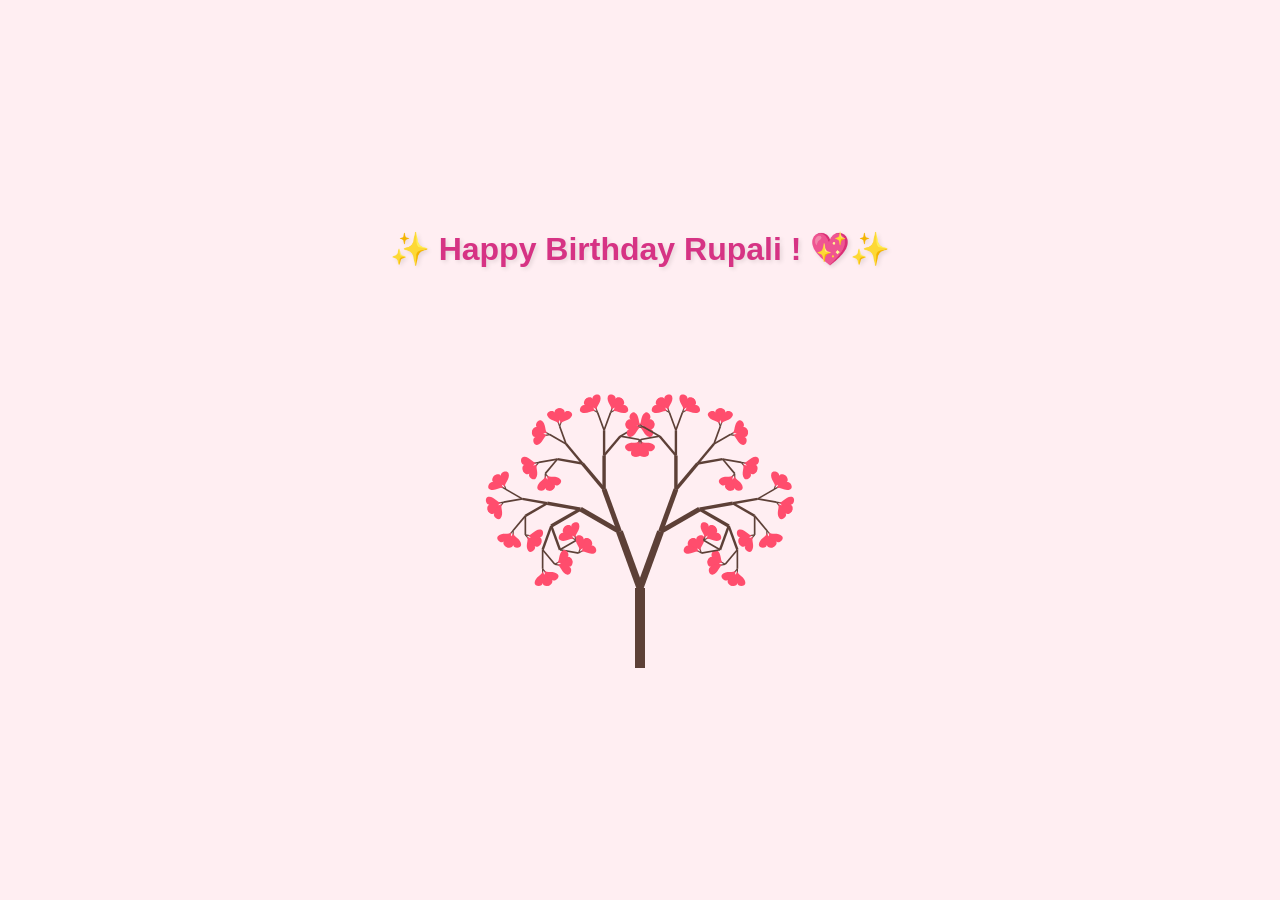
==== index.html @ 702ec05c "Rename Index.html to index.html" ====
<!DOCTYPE html>
<html lang="hi">
<head>
    <meta charset="UTF-8">
    <meta name="viewport" content="width=device-width, initial-scale=1.0">
    <title>Happy Birthday Roopaali</title>
    <style>
        body {
            margin: 0;
            padding: 0;
            background-color: #ffeef2;
            display: flex;
            flex-direction: column;
            align-items: center;
            justify-content: center;
            height: 100vh;
            overflow: hidden;
            font-family: 'Arial', sans-serif;
        }

        h1 {
            color: #d63384;
            text-shadow: 2px 2px 4px rgba(0,0,0,0.1);
            margin-bottom: 20px;
            animation: fadeIn 2s ease-in;
            text-align: center;
        }

        /* पेड़ और दिल का एनीमेशन */
        .canvas-container {
            position: relative;
        }

        #heartTree {
            max-width: 100%;
            height: auto;
        }

        .message {
            margin-top: 20px;
            font-size: 1.2rem;
            color: #555;
            animation: bounce 2s infinite;
        }

        @keyframes fadeIn {
            from { opacity: 0; transform: translateY(-20px); }
            to { opacity: 1; transform: translateY(0); }
        }

        @keyframes bounce {
            0%, 100% { transform: translateY(0); }
            50% { transform: translateY(-10px); }
        }
    </style>
</head>
<body>

    <h1>✨ Happy Birthday Rupali ! 💖✨</h1>

    <div class="canvas-container">
        <canvas id="treeCanvas"></canvas>
    </div>

    <script>
        const canvas = document.getElementById('treeCanvas');
        const ctx = canvas.getContext('2d');
        canvas.width = 400;
        canvas.height = 400;

        function drawHeart(x, y, size) {
            ctx.beginPath();
            ctx.moveTo(x, y);
            ctx.bezierCurveTo(x, y - size / 2, x - size, y - size / 2, x - size, y);
            ctx.bezierCurveTo(x - size, y + size * 0.75, x, y + size, x, y + size * 1.5);
            ctx.bezierCurveTo(x, y + size, x + size, y + size * 0.75, x + size, y);
            ctx.bezierCurveTo(x + size, y - size / 2, x, y - size / 2, x, y);
            ctx.fillStyle = "#ff4d6d";
            ctx.fill();
            ctx.closePath();
        }

        function drawTree(startX, startY, len, angle, branchWidth) {
            ctx.beginPath();
            ctx.save();
            ctx.strokeStyle = "#5d4037";
            ctx.lineWidth = branchWidth;
            ctx.translate(startX, startY);
            ctx.rotate(angle * Math.PI / 180);
            ctx.moveTo(0, 0);
            ctx.lineTo(0, -len);
            ctx.stroke();

            if (len < 15) {
                drawHeart(0, -len, 8);
                ctx.restore();
                return;
            }

            drawTree(0, -len, len * 0.75, angle - 20, branchWidth * 0.7);
            drawTree(0, -len, len * 0.75, angle + 20, branchWidth * 0.7);

            ctx.restore();
        }

        // पेड़ बनाना शुरू करें
        drawTree(200, 380, 80, 0, 10);
    </script>
</body>
</html>
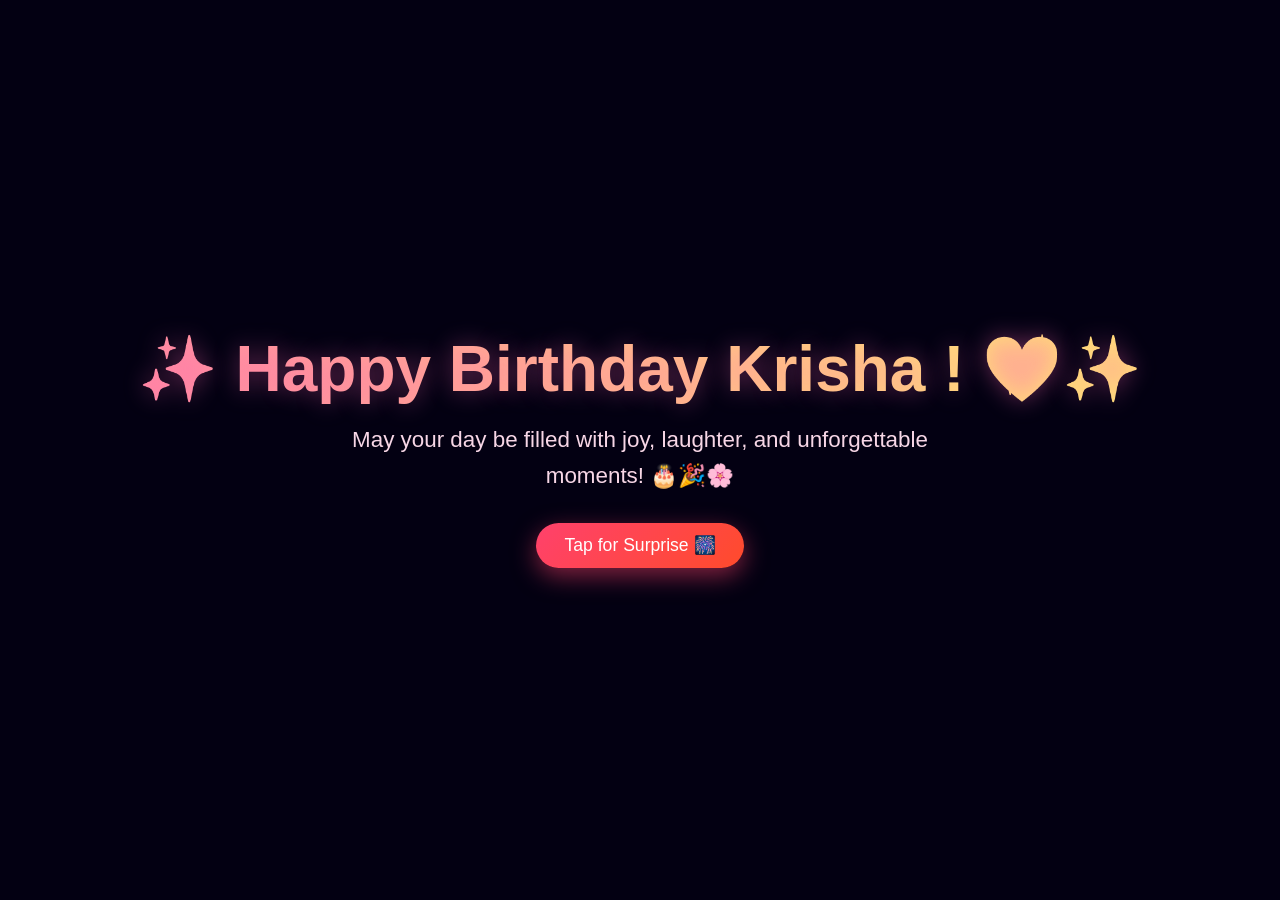
==== commit 214ecb69: "Update index.html" ====
--- a/index.html
+++ b/index.html
@@ -1,110 +1,188 @@
 <!DOCTYPE html>
-<html lang="hi">
+<html lang="en">
 <head>
-    <meta charset="UTF-8">
-    <meta name="viewport" content="width=device-width, initial-scale=1.0">
-    <title>Happy Birthday Roopaali</title>
-    <style>
-        body {
-            margin: 0;
-            padding: 0;
-            background-color: #ffeef2;
-            display: flex;
-            flex-direction: column;
-            align-items: center;
-            justify-content: center;
-            height: 100vh;
-            overflow: hidden;
-            font-family: 'Arial', sans-serif;
-        }
-
-        h1 {
-            color: #d63384;
-            text-shadow: 2px 2px 4px rgba(0,0,0,0.1);
-            margin-bottom: 20px;
-            animation: fadeIn 2s ease-in;
-            text-align: center;
-        }
-
-        /* पेड़ और दिल का एनीमेशन */
-        .canvas-container {
-            position: relative;
-        }
-
-        #heartTree {
-            max-width: 100%;
-            height: auto;
-        }
-
-        .message {
-            margin-top: 20px;
-            font-size: 1.2rem;
-            color: #555;
-            animation: bounce 2s infinite;
-        }
-
-        @keyframes fadeIn {
-            from { opacity: 0; transform: translateY(-20px); }
-            to { opacity: 1; transform: translateY(0); }
-        }
-
-        @keyframes bounce {
-            0%, 100% { transform: translateY(0); }
-            50% { transform: translateY(-10px); }
-        }
-    </style>
+  <meta charset="UTF-8" />
+  <meta name="viewport" content="width=device-width, initial-scale=1.0" />
+  <title>✨ Happy Birthday Krisha ! 💖✨</title>
+  <style>
+    * {
+      margin: 0;
+      padding: 0;
+      box-sizing: border-box;
+    }
+    body {
+      background: radial-gradient(circle at center, #1b003a 0%, #050014 100%);
+      min-height: 100vh;
+      overflow: hidden;
+      font-family: 'Poppins', 'Segoe UI', Tahoma, Geneva, Verdana, sans-serif;
+      display: flex;
+      flex-direction: column;
+      align-items: center;
+      justify-content: center;
+      color: #fff;
+    }
+    canvas {
+      position: fixed;
+      top: 0;
+      left: 0;
+      width: 100%;
+      height: 100%;
+      z-index: 1;
+      pointer-events: none;
+    }
+    .container {
+      position: relative;
+      z-index: 2;
+      text-align: center;
+      padding: 20px;
+    }
+    h1 {
+      font-size: clamp(2rem, 6vw, 4rem);
+      font-weight: 800;
+      background: linear-gradient(45deg, #ff76ac, #ffdf79, #ffd269, #ff5e98);
+      background-size: 300% 300%;
+      -webkit-background-clip: text;
+      -webkit-text-fill-color: transparent;
+      animation: gradientShift 4s ease infinite, glow 2s ease-in-out infinite alternate;
+      text-shadow: 0 0 25px rgba(255, 105, 180, 0.4);
+      margin-bottom: 15px;
+    }
+    p {
+      font-size: clamp(1rem, 3vw, 1.4rem);
+      color: #f7d6e6;
+      max-width: 600px;
+      margin: 0 auto;
+      line-height: 1.6;
+      animation: fadeIn 2s ease-in;
+    }
+    .heart-btn {
+      margin-top: 30px;
+      padding: 12px 28px;
+      font-size: 1.1rem;
+      color: #fff;
+      background: linear-gradient(135deg, #ff416c, #ff4b2b);
+      border: none;
+      border-radius: 50px;
+      cursor: pointer;
+      box-shadow: 0 8px 25px rgba(255, 65, 108, 0.5);
+      transition: transform 0.2s, box-shadow 0.2s;
+    }
+    .heart-btn:hover {
+      transform: scale(1.08);
+      box-shadow: 0 12px 30px rgba(255, 65, 108, 0.8);
+    }
+    @keyframes gradientShift {
+      0% { background-position: 0% 50%; }
+      50% { background-position: 100% 50%; }
+      100% { background-position: 0% 50%; }
+    }
+    @keyframes glow {
+      from { filter: drop-shadow(0 0 10px rgba(255, 118, 172, 0.4)); }
+      to { filter: drop-shadow(0 0 25px rgba(255, 223, 121, 0.8)); }
+    }
+    @keyframes fadeIn {
+      from { opacity: 0; transform: translateY(20px); }
+      to { opacity: 1; transform: translateY(0); }
+    }
+  </style>
 </head>
 <body>
 
-    <h1>✨ Happy Birthday Rupali ! 💖✨</h1>
+  <canvas id="canvas"></canvas>
 
-    <div class="canvas-container">
-        <canvas id="treeCanvas"></canvas>
-    </div>
+  <div class="container">
+    <h1>✨ Happy Birthday Krisha ! 💖✨</h1>
+    <p>May your day be filled with joy, laughter, and unforgettable moments! 🎂🎉🌸</p>
+    <button class="heart-btn" onclick="launchSpecialFireworks()">Tap for Surprise 🎆</button>
+  </div>
 
-    <script>
-        const canvas = document.getElementById('treeCanvas');
-        const ctx = canvas.getContext('2d');
-        canvas.width = 400;
-        canvas.height = 400;
+  <script>
+    const canvas = document.getElementById("canvas");
+    const ctx = canvas.getContext("2d");
 
-        function drawHeart(x, y, size) {
-            ctx.beginPath();
-            ctx.moveTo(x, y);
-            ctx.bezierCurveTo(x, y - size / 2, x - size, y - size / 2, x - size, y);
-            ctx.bezierCurveTo(x - size, y + size * 0.75, x, y + size, x, y + size * 1.5);
-            ctx.bezierCurveTo(x, y + size, x + size, y + size * 0.75, x + size, y);
-            ctx.bezierCurveTo(x + size, y - size / 2, x, y - size / 2, x, y);
-            ctx.fillStyle = "#ff4d6d";
-            ctx.fill();
-            ctx.closePath();
+    let cw = (canvas.width = window.innerWidth);
+    let ch = (canvas.height = window.innerHeight);
+
+    window.addEventListener("resize", () => {
+      cw = canvas.width = window.innerWidth;
+      ch = canvas.height = window.innerHeight;
+    });
+
+    const particles = [];
+    const colors = ["#ff5e98", "#ffbe3b", "#38ef7d", "#00d2ff", "#a855f7", "#ffffff"];
+
+    function random(min, max) {
+      return Math.random() * (max - min) + min;
+    }
+
+    class Particle {
+      constructor(x, y) {
+        this.x = x;
+        this.y = y;
+        this.color = colors[Math.floor(Math.random() * colors.length)];
+        this.radius = random(2, 4);
+        this.speed = random(2, 7);
+        this.angle = random(0, Math.PI * 2);
+        this.vx = Math.cos(this.angle) * this.speed;
+        this.vy = Math.sin(this.angle) * this.speed;
+        this.gravity = 0.05;
+        this.alpha = 1;
+        this.decay = random(0.01, 0.025);
+      }
+      draw() {
+        ctx.save();
+        ctx.globalAlpha = this.alpha;
+        ctx.beginPath();
+        ctx.arc(this.x, this.y, this.radius, 0, Math.PI * 2);
+        ctx.fillStyle = this.color;
+        ctx.shadowBlur = 10;
+        ctx.shadowColor = this.color;
+        ctx.fill();
+        ctx.restore();
+      }
+      update() {
+        this.vy += this.gravity;
+        this.x += this.vx;
+        this.y += this.vy;
+        this.alpha -= this.decay;
+      }
+    }
+
+    function createFirework(x, y) {
+      const count = 40;
+      for (let i = 0; i < count; i++) {
+        particles.push(new Particle(x, y));
+      }
+    }
+
+    function animate() {
+      ctx.fillStyle = "rgba(5, 0, 20, 0.2)";
+      ctx.fillRect(0, 0, cw, ch);
+
+      for (let i = particles.length - 1; i >= 0; i--) {
+        particles[i].update();
+        particles[i].draw();
+        if (particles[i].alpha <= 0) {
+          particles.splice(i, 1);
         }
+      }
 
-        function drawTree(startX, startY, len, angle, branchWidth) {
-            ctx.beginPath();
-            ctx.save();
-            ctx.strokeStyle = "#5d4037";
-            ctx.lineWidth = branchWidth;
-            ctx.translate(startX, startY);
-            ctx.rotate(angle * Math.PI / 180);
-            ctx.moveTo(0, 0);
-            ctx.lineTo(0, -len);
-            ctx.stroke();
+      if (Math.random() < 0.06) {
+        createFirework(random(cw * 0.1, cw * 0.9), random(ch * 0.1, ch * 0.6));
+      }
 
-            if (len < 15) {
-                drawHeart(0, -len, 8);
-                ctx.restore();
-                return;
-            }
+      requestAnimationFrame(animate);
+    }
 
-            drawTree(0, -len, len * 0.75, angle - 20, branchWidth * 0.7);
-            drawTree(0, -len, len * 0.75, angle + 20, branchWidth * 0.7);
+    function launchSpecialFireworks() {
+      for (let i = 0; i < 5; i++) {
+        setTimeout(() => {
+          createFirework(random(cw * 0.2, cw * 0.8), random(ch * 0.15, ch * 0.5));
+        }, i * 200);
+      }
+    }
 
-            ctx.restore();
-        }
-
-        // पेड़ बनाना शुरू करें
-        drawTree(200, 380, 80, 0, 10);
-    </script>
+    animate();
+  </script>
 </body>
-</html>
+</html>
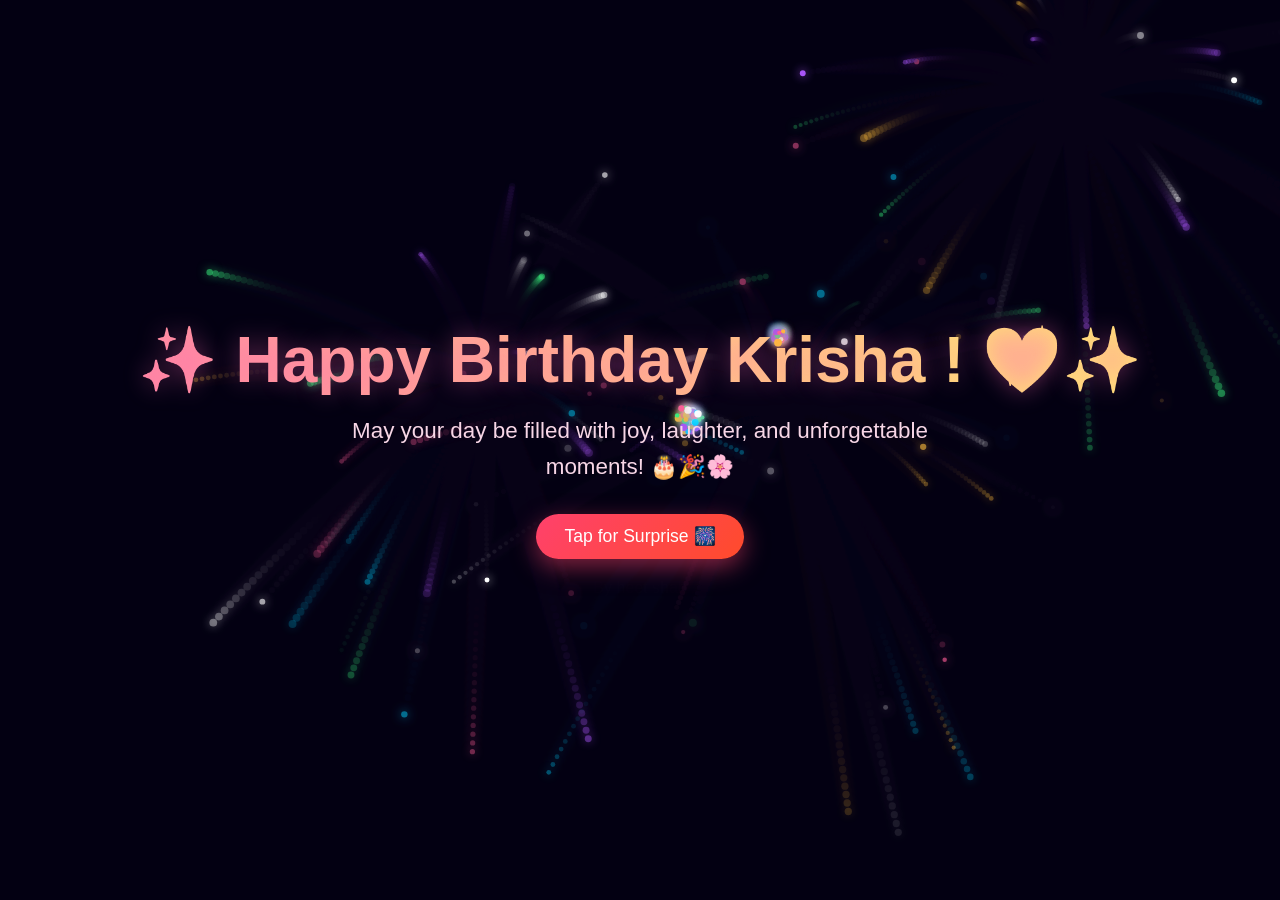
==== commit a4c34eb2: "Update index.html" ====
--- a/index.html
+++ b/index.html
@@ -95,7 +95,7 @@
     <p>May your day be filled with joy, laughter, and unforgettable moments! 🎂🎉🌸</p>
     <button class="heart-btn" onclick="launchSpecialFireworks()">Tap for Surprise 🎆</button>
   </div>
-
+<footer>By heet shah</footer>
   <script>
     const canvas = document.getElementById("canvas");
     const ctx = canvas.getContext("2d");
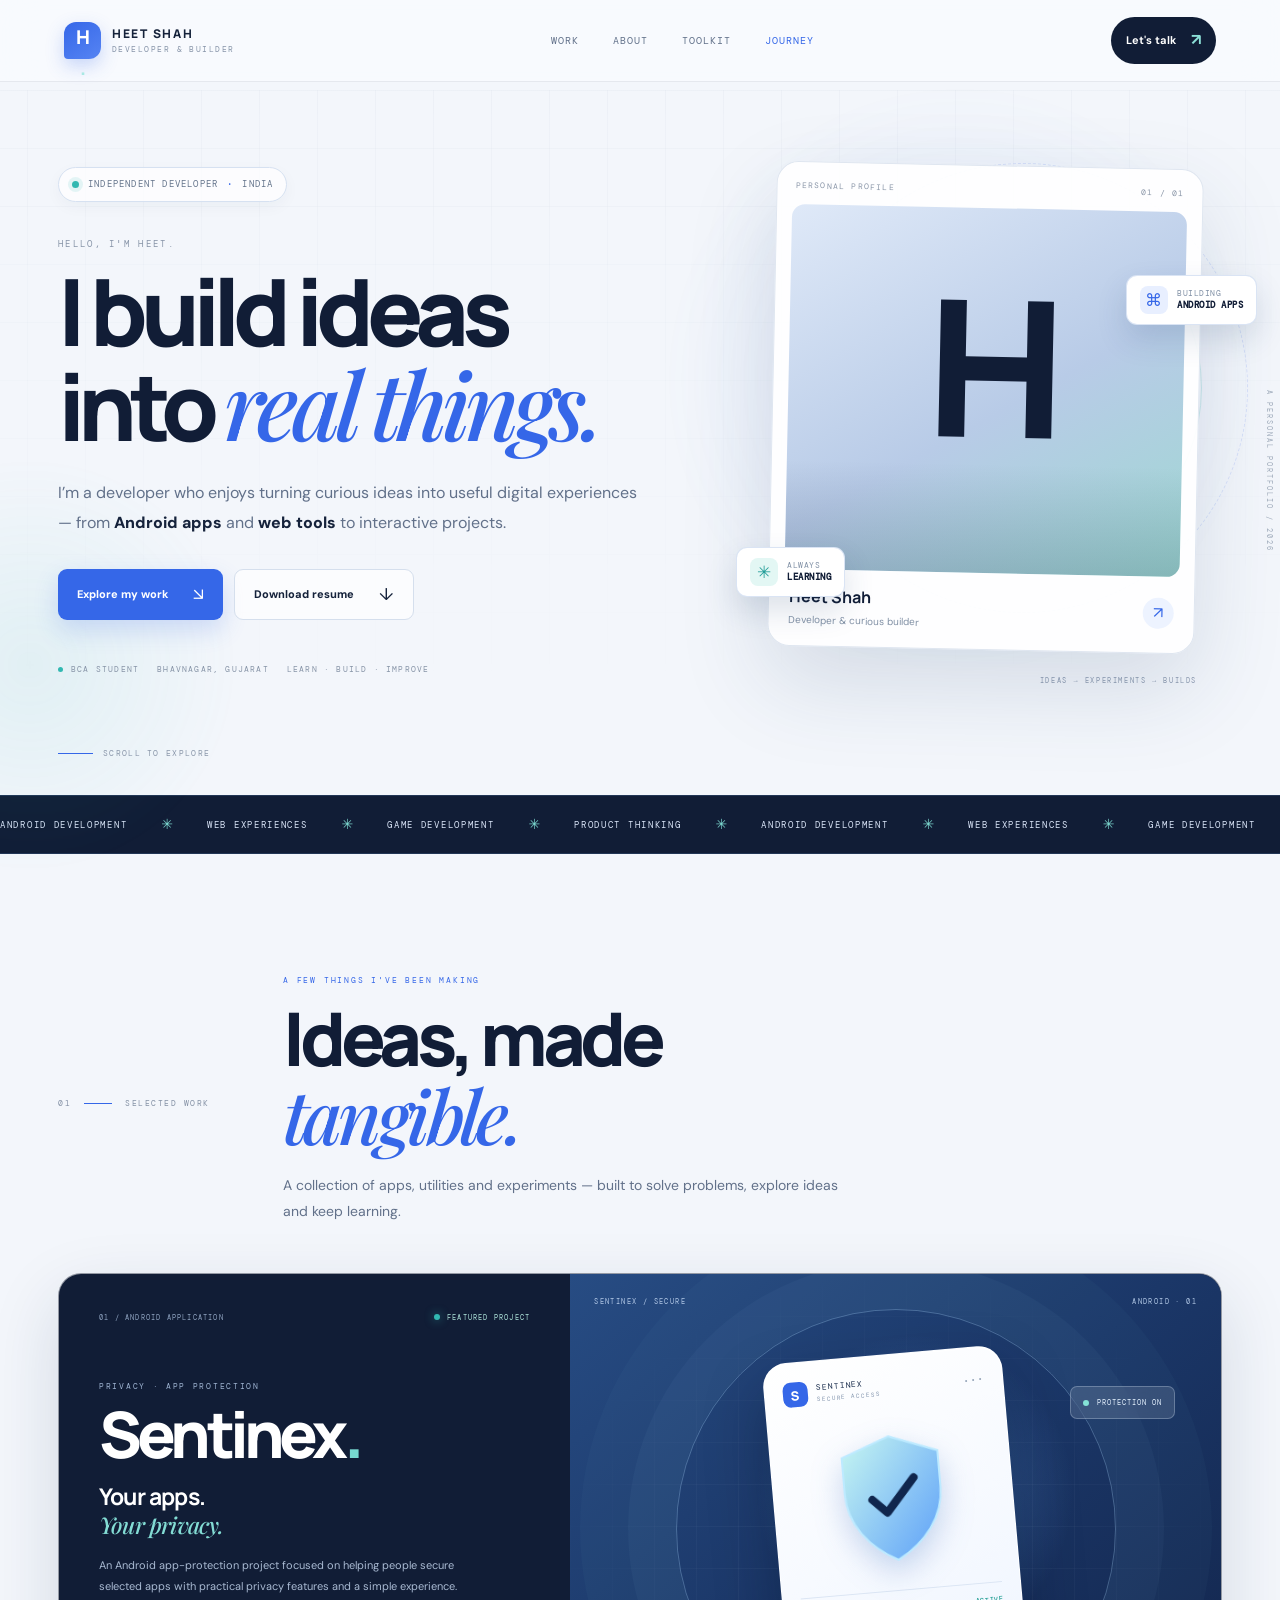
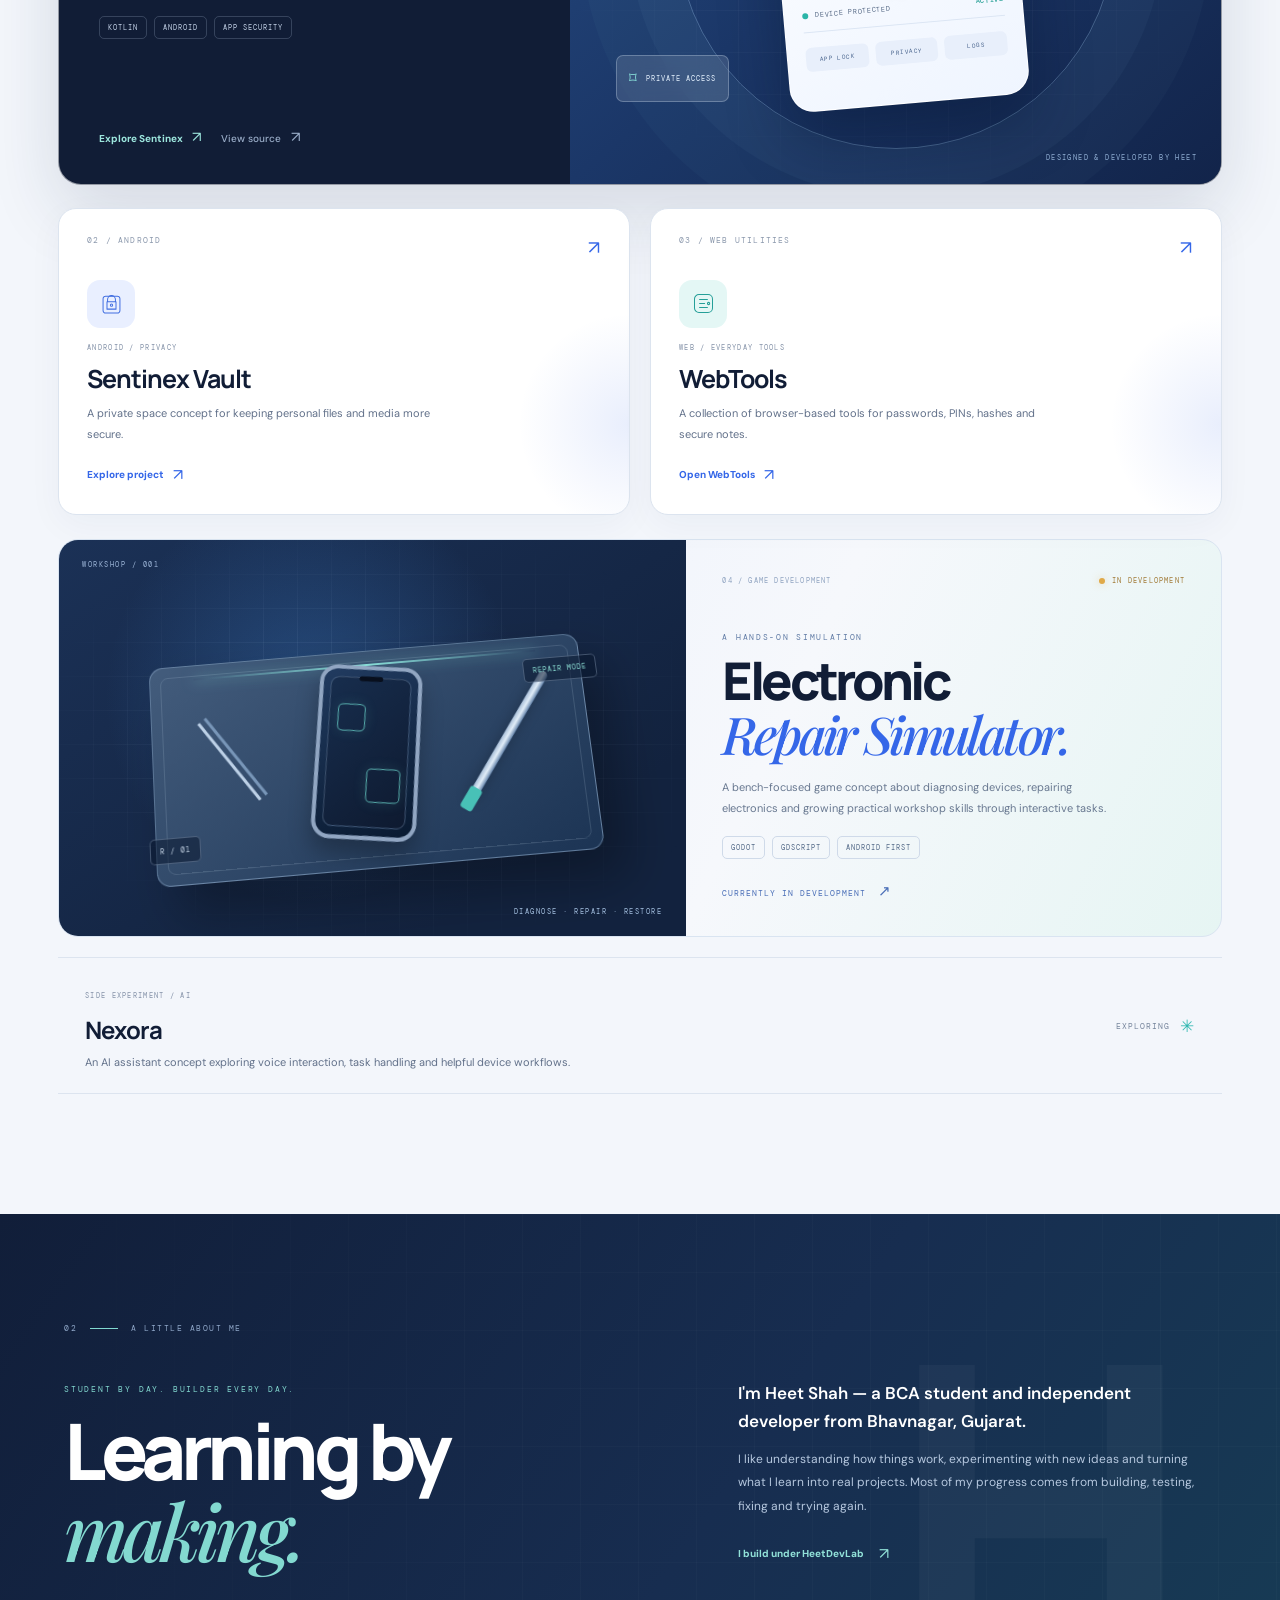
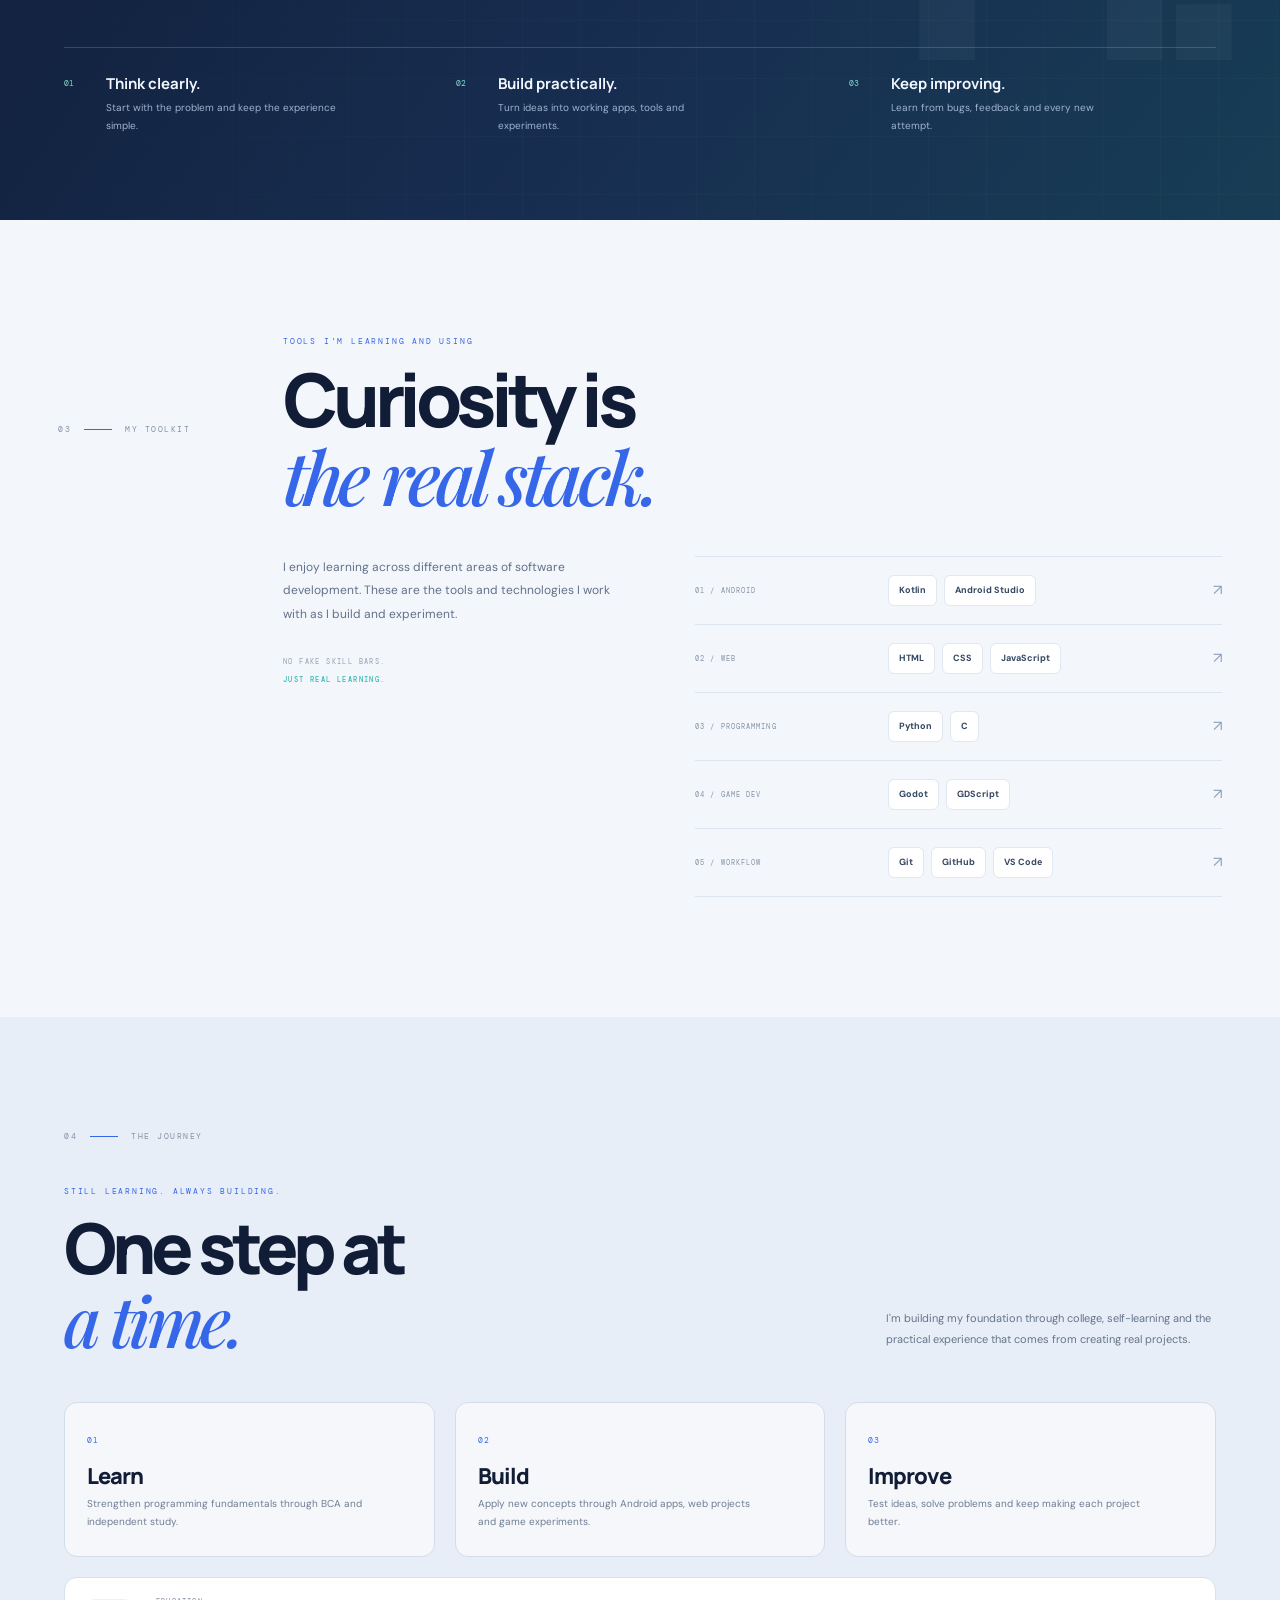
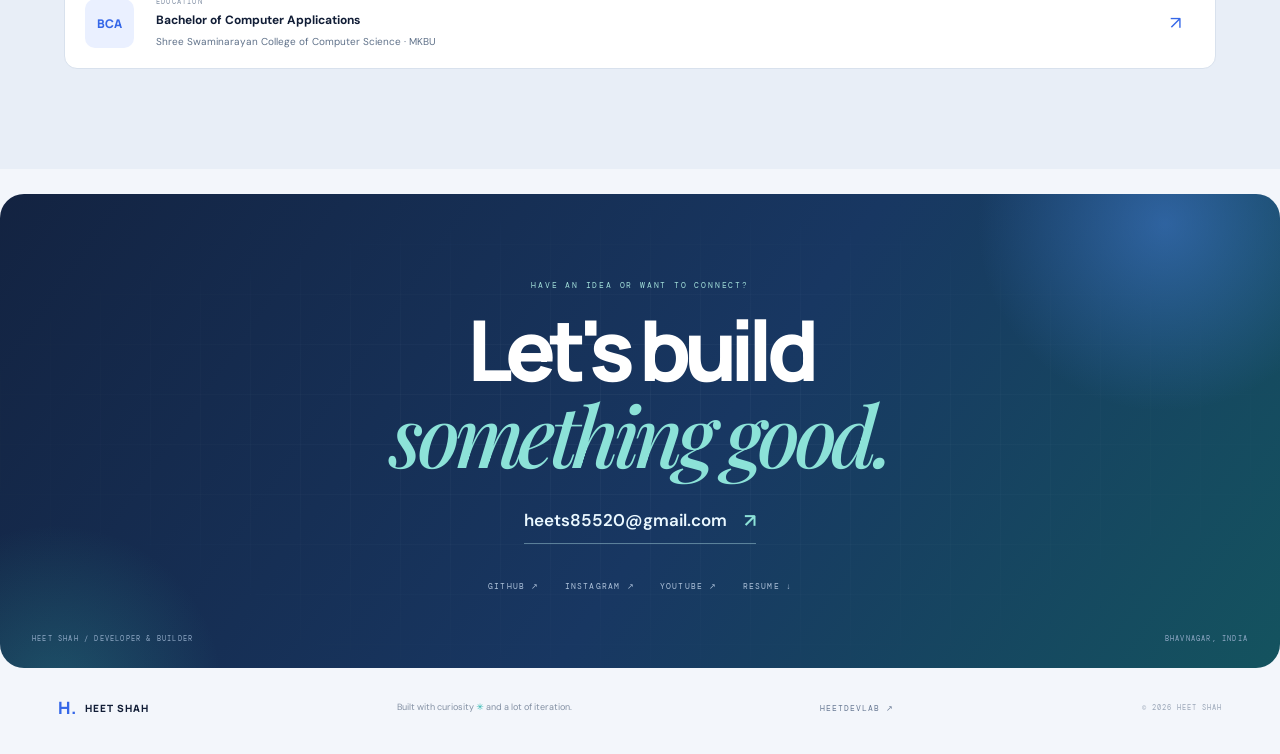
==== commit f15cc2a6: "Add files via upload" ====
--- a/index.html
+++ b/index.html
@@ -1,188 +1,267 @@
 <!DOCTYPE html>
 <html lang="en">
 <head>
-  <meta charset="UTF-8" />
-  <meta name="viewport" content="width=device-width, initial-scale=1.0" />
-  <title>✨ Happy Birthday Krisha ! 💖✨</title>
-  <style>
-    * {
-      margin: 0;
-      padding: 0;
-      box-sizing: border-box;
-    }
-    body {
-      background: radial-gradient(circle at center, #1b003a 0%, #050014 100%);
-      min-height: 100vh;
-      overflow: hidden;
-      font-family: 'Poppins', 'Segoe UI', Tahoma, Geneva, Verdana, sans-serif;
-      display: flex;
-      flex-direction: column;
-      align-items: center;
-      justify-content: center;
-      color: #fff;
-    }
-    canvas {
-      position: fixed;
-      top: 0;
-      left: 0;
-      width: 100%;
-      height: 100%;
-      z-index: 1;
-      pointer-events: none;
-    }
-    .container {
-      position: relative;
-      z-index: 2;
-      text-align: center;
-      padding: 20px;
-    }
-    h1 {
-      font-size: clamp(2rem, 6vw, 4rem);
-      font-weight: 800;
-      background: linear-gradient(45deg, #ff76ac, #ffdf79, #ffd269, #ff5e98);
-      background-size: 300% 300%;
-      -webkit-background-clip: text;
-      -webkit-text-fill-color: transparent;
-      animation: gradientShift 4s ease infinite, glow 2s ease-in-out infinite alternate;
-      text-shadow: 0 0 25px rgba(255, 105, 180, 0.4);
-      margin-bottom: 15px;
-    }
-    p {
-      font-size: clamp(1rem, 3vw, 1.4rem);
-      color: #f7d6e6;
-      max-width: 600px;
-      margin: 0 auto;
-      line-height: 1.6;
-      animation: fadeIn 2s ease-in;
-    }
-    .heart-btn {
-      margin-top: 30px;
-      padding: 12px 28px;
-      font-size: 1.1rem;
-      color: #fff;
-      background: linear-gradient(135deg, #ff416c, #ff4b2b);
-      border: none;
-      border-radius: 50px;
-      cursor: pointer;
-      box-shadow: 0 8px 25px rgba(255, 65, 108, 0.5);
-      transition: transform 0.2s, box-shadow 0.2s;
-    }
-    .heart-btn:hover {
-      transform: scale(1.08);
-      box-shadow: 0 12px 30px rgba(255, 65, 108, 0.8);
-    }
-    @keyframes gradientShift {
-      0% { background-position: 0% 50%; }
-      50% { background-position: 100% 50%; }
-      100% { background-position: 0% 50%; }
-    }
-    @keyframes glow {
-      from { filter: drop-shadow(0 0 10px rgba(255, 118, 172, 0.4)); }
-      to { filter: drop-shadow(0 0 25px rgba(255, 223, 121, 0.8)); }
-    }
-    @keyframes fadeIn {
-      from { opacity: 0; transform: translateY(20px); }
-      to { opacity: 1; transform: translateY(0); }
-    }
-  </style>
+  <meta charset="UTF-8">
+  <meta name="viewport" content="width=device-width, initial-scale=1.0">
+  <meta name="theme-color" content="#f3f6fb">
+  <meta name="description" content="Heet Shah — independent developer and BCA student building Android apps, web tools and interactive software projects.">
+  <meta name="author" content="Heet Shah">
+  <meta property="og:type" content="website">
+  <meta property="og:title" content="Heet Shah — Developer & Builder">
+  <meta property="og:description" content="Curious mind. Builder's hands. Explore Android, web and interactive projects by Heet Shah.">
+  <meta property="og:url" content="https://heetdevlab.github.io/portfolio/">
+  <title>Heet Shah — Developer & Builder</title>
+  <link rel="icon" type="image/svg+xml" href="favicon.svg">
+  <link rel="preconnect" href="https://fonts.googleapis.com">
+  <link rel="preconnect" href="https://fonts.gstatic.com" crossorigin>
+  <link href="https://fonts.googleapis.com/css2?family=DM+Mono:wght@400;500&family=DM+Sans:wght@400;500;600;700;800&family=Manrope:wght@400;500;600;700;800&family=Playfair+Display:ital,wght@1,500;1,600&display=swap" rel="stylesheet">
+  <link rel="stylesheet" href="style.css">
+  <script src="script.js" defer></script>
 </head>
 <body>
-
-  <canvas id="canvas"></canvas>
-
-  <div class="container">
-    <h1>✨ Happy Birthday Krisha ! 💖✨</h1>
-    <p>May your day be filled with joy, laughter, and unforgettable moments! 🎂🎉🌸</p>
-    <button class="heart-btn" onclick="launchSpecialFireworks()">Tap for Surprise 🎆</button>
-  </div>
-<footer>By heet shah</footer>
-  <script>
-    const canvas = document.getElementById("canvas");
-    const ctx = canvas.getContext("2d");
-
-    let cw = (canvas.width = window.innerWidth);
-    let ch = (canvas.height = window.innerHeight);
-
-    window.addEventListener("resize", () => {
-      cw = canvas.width = window.innerWidth;
-      ch = canvas.height = window.innerHeight;
-    });
-
-    const particles = [];
-    const colors = ["#ff5e98", "#ffbe3b", "#38ef7d", "#00d2ff", "#a855f7", "#ffffff"];
-
-    function random(min, max) {
-      return Math.random() * (max - min) + min;
-    }
-
-    class Particle {
-      constructor(x, y) {
-        this.x = x;
-        this.y = y;
-        this.color = colors[Math.floor(Math.random() * colors.length)];
-        this.radius = random(2, 4);
-        this.speed = random(2, 7);
-        this.angle = random(0, Math.PI * 2);
-        this.vx = Math.cos(this.angle) * this.speed;
-        this.vy = Math.sin(this.angle) * this.speed;
-        this.gravity = 0.05;
-        this.alpha = 1;
-        this.decay = random(0.01, 0.025);
-      }
-      draw() {
-        ctx.save();
-        ctx.globalAlpha = this.alpha;
-        ctx.beginPath();
-        ctx.arc(this.x, this.y, this.radius, 0, Math.PI * 2);
-        ctx.fillStyle = this.color;
-        ctx.shadowBlur = 10;
-        ctx.shadowColor = this.color;
-        ctx.fill();
-        ctx.restore();
-      }
-      update() {
-        this.vy += this.gravity;
-        this.x += this.vx;
-        this.y += this.vy;
-        this.alpha -= this.decay;
-      }
-    }
-
-    function createFirework(x, y) {
-      const count = 40;
-      for (let i = 0; i < count; i++) {
-        particles.push(new Particle(x, y));
-      }
-    }
-
-    function animate() {
-      ctx.fillStyle = "rgba(5, 0, 20, 0.2)";
-      ctx.fillRect(0, 0, cw, ch);
-
-      for (let i = particles.length - 1; i >= 0; i--) {
-        particles[i].update();
-        particles[i].draw();
-        if (particles[i].alpha <= 0) {
-          particles.splice(i, 1);
-        }
-      }
-
-      if (Math.random() < 0.06) {
-        createFirework(random(cw * 0.1, cw * 0.9), random(ch * 0.1, ch * 0.6));
-      }
-
-      requestAnimationFrame(animate);
-    }
-
-    function launchSpecialFireworks() {
-      for (let i = 0; i < 5; i++) {
-        setTimeout(() => {
-          createFirework(random(cw * 0.2, cw * 0.8), random(ch * 0.15, ch * 0.5));
-        }, i * 200);
-      }
-    }
-
-    animate();
-  </script>
+  <div class="reading-progress" aria-hidden="true"><span id="readingProgress"></span></div>
+  <header class="site-header" id="top">
+    <a class="brand" href="#top" aria-label="Heet Shah home">
+      <span class="brand-mark">H<span>.</span></span>
+      <span class="brand-name">HEET SHAH<small>DEVELOPER & BUILDER</small></span>
+    </a>
+    <nav class="desktop-nav" aria-label="Primary navigation">
+      <a href="#work">Work</a>
+      <a href="#about">About</a>
+      <a href="#stack">Toolkit</a>
+      <a href="#journey">Journey</a>
+    </nav>
+    <div class="header-right">
+      <a class="header-contact" href="#contact">Let's talk <span>↗</span></a>
+      <button class="menu-toggle" id="menuToggle" aria-label="Open navigation" aria-expanded="false" aria-controls="mobileNav" type="button"><i></i><i></i></button>
+    </div>
+  </header>
+
+  <div class="nav-scrim" id="navScrim"></div>
+  <nav class="mobile-nav" id="mobileNav" aria-label="Mobile navigation" aria-hidden="true">
+    <div class="mobile-nav-label"><span>MENU / 01</span><span>HEET SHAH</span></div>
+    <a href="#work"><small>01</small> Selected work <b>↗</b></a>
+    <a href="#about"><small>02</small> About me <b>↗</b></a>
+    <a href="#stack"><small>03</small> Toolkit <b>↗</b></a>
+    <a href="#journey"><small>04</small> Journey <b>↗</b></a>
+    <a href="#contact"><small>05</small> Contact <b>↗</b></a>
+    <a class="mobile-resume" href="assets/Heet_Shah_Resume.pdf" download>Download resume <b>↓</b></a>
+  </nav>
+
+  <main>
+    <!-- HERO -->
+    <section class="hero" aria-labelledby="heroTitle">
+      <div class="hero-glow hero-glow-one" aria-hidden="true"></div>
+      <div class="hero-glow hero-glow-two" aria-hidden="true"></div>
+      <div class="hero-grid" aria-hidden="true"></div>
+
+      <div class="hero-copy">
+        <div class="availability"><span class="availability-dot"></span> INDEPENDENT DEVELOPER <b>·</b> INDIA</div>
+        <p class="hero-intro">HELLO, I'M HEET.</p>
+        <h1 id="heroTitle">I build ideas<br>into <em>real things.</em></h1>
+        <p class="hero-summary">I’m a developer who enjoys turning curious ideas into useful digital experiences — from <strong>Android apps</strong> and <strong>web tools</strong> to interactive projects.</p>
+        <div class="hero-actions">
+          <a class="button button-primary" href="#work">Explore my work <span>↘</span></a>
+          <a class="button button-secondary" href="assets/Heet_Shah_Resume.pdf" download>Download resume <span>↓</span></a>
+        </div>
+        <div class="hero-details">
+          <span><i></i> BCA STUDENT</span>
+          <span>BHAVNAGAR, GUJARAT</span>
+          <span>LEARN · BUILD · IMPROVE</span>
+        </div>
+      </div>
+
+      <div class="hero-visual">
+        <div class="visual-orbit orbit-a" aria-hidden="true"></div>
+        <div class="visual-orbit orbit-b" aria-hidden="true"></div>
+        <div class="portrait-card">
+          <div class="portrait-topline"><span>PERSONAL PROFILE</span><span>01 / 01</span></div>
+          <div class="portrait-image-wrap">
+            <img src="assets/profile.png" alt="Portrait of Heet Shah" fetchpriority="high">
+            <div class="portrait-monogram" aria-hidden="true">H<span>.</span></div>
+          </div>
+          <div class="portrait-caption"><div><strong>Heet Shah</strong><span>Developer & curious builder</span></div><span class="caption-arrow">↗</span></div>
+        </div>
+        <div class="float-chip chip-blue"><span class="chip-icon">⌘</span><span>BUILDING<br><b>ANDROID APPS</b></span></div>
+        <div class="float-chip chip-teal"><span class="chip-icon">✳</span><span>ALWAYS<br><b>LEARNING</b></span></div>
+        <div class="visual-index">IDEAS → EXPERIMENTS → BUILDS</div>
+      </div>
+
+      <a class="scroll-cue" href="#work"><span></span> SCROLL TO EXPLORE</a>
+      <div class="hero-side-note" aria-hidden="true">A PERSONAL PORTFOLIO / 2026</div>
+    </section>
+
+    <!-- FOCUS STRIP -->
+    <div class="focus-strip" aria-label="Development interests">
+      <div class="focus-track">
+        <span>ANDROID DEVELOPMENT</span><b>✳</b><span>WEB EXPERIENCES</span><b>✳</b><span>GAME DEVELOPMENT</span><b>✳</b><span>PRODUCT THINKING</span><b>✳</b>
+        <span>ANDROID DEVELOPMENT</span><b>✳</b><span>WEB EXPERIENCES</span><b>✳</b><span>GAME DEVELOPMENT</span><b>✳</b><span>PRODUCT THINKING</span><b>✳</b>
+      </div>
+    </div>
+
+    <!-- WORK -->
+    <section class="section work-section" id="work">
+      <div class="section-heading">
+        <div class="section-index">01 <span></span> SELECTED WORK</div>
+        <div class="section-heading-copy">
+          <p class="eyebrow">A FEW THINGS I'VE BEEN MAKING</p>
+          <h2>Ideas, made<br><em>tangible.</em></h2>
+          <p class="section-lead">A collection of apps, utilities and experiments — built to solve problems, explore ideas and keep learning.</p>
+        </div>
+      </div>
+
+      <!-- FEATURED PROJECT -->
+      <article class="featured-project reveal">
+        <div class="featured-copy">
+          <div class="project-meta"><span>01 / ANDROID APPLICATION</span><span class="project-state"><i></i> FEATURED PROJECT</span></div>
+          <div class="featured-title-block"><span class="project-kicker">PRIVACY · APP PROTECTION</span><h3>Sentinex<span>.</span></h3></div>
+          <p class="featured-tagline">Your apps.<br><em>Your privacy.</em></p>
+          <p class="project-description">An Android app-protection project focused on helping people secure selected apps with practical privacy features and a simple experience.</p>
+          <div class="tech-tags"><span>KOTLIN</span><span>ANDROID</span><span>APP SECURITY</span></div>
+          <div class="project-links">
+            <a href="https://heetdevlab.github.io/Sentinex/" target="_blank" rel="noopener">Explore Sentinex <b>↗</b></a>
+            <a class="subtle-link" href="https://github.com/HeetDevLab/Sentinex" target="_blank" rel="noopener">View source <b>↗</b></a>
+          </div>
+        </div>
+        <div class="featured-art" aria-label="Illustration of the Sentinex Android app interface">
+          <div class="art-halo"></div>
+          <div class="art-grid"></div>
+          <div class="art-top-label"><span>SENTINEX / SECURE</span><span>ANDROID · 01</span></div>
+          <div class="security-card">
+            <div class="security-head"><span class="security-logo">S</span><span>SENTINEX<small>SECURE ACCESS</small></span><i>•••</i></div>
+            <div class="shield-wrap"><svg viewBox="0 0 120 136" role="img" aria-label="Shield"><path d="M60 5 108 23v36c0 31-20 55-48 70C32 114 12 90 12 59V23L60 5Z" fill="url(#shieldGrad)" stroke="#bdeaff" stroke-width="2"/><path d="m39 67 14 14 29-33" fill="none" stroke="#10264d" stroke-width="8" stroke-linecap="round" stroke-linejoin="round"/><defs><linearGradient id="shieldGrad" x1="0" y1="0" x2="1" y2="1"><stop stop-color="#c6f6f1"/><stop offset="1" stop-color="#5b9ef8"/></linearGradient></defs></svg></div>
+            <div class="security-status"><span><i></i> DEVICE PROTECTED</span><b>ACTIVE</b></div>
+            <div class="security-apps"><span>APP LOCK</span><span>PRIVACY</span><span>LOGS</span></div>
+          </div>
+          <div class="art-float float-lock"><span>⌑</span> PRIVATE ACCESS</div>
+          <div class="art-float float-safe"><i></i> PROTECTION ON</div>
+          <div class="art-bottom-label">DESIGNED & DEVELOPED BY HEET</div>
+        </div>
+      </article>
+
+      <!-- SECONDARY PROJECTS -->
+      <div class="project-grid">
+        <a class="project-card vault-card reveal" href="https://heetdevlab.github.io/Sentinex-Vault/" target="_blank" rel="noopener">
+          <div class="project-card-top"><span>02 / ANDROID</span><span class="card-arrow">↗</span></div>
+          <div class="project-symbol vault-icon"><svg viewBox="0 0 48 48" aria-hidden="true"><path d="M9 15.5A4.5 4.5 0 0 1 13.5 11h21a4.5 4.5 0 0 1 4.5 4.5v21a4.5 4.5 0 0 1-4.5 4.5h-21A4.5 4.5 0 0 1 9 36.5v-21Z"/><path d="M17 21v-4a7 7 0 0 1 14 0v4M16 21h16v13H16z"/><circle cx="24" cy="27" r="2"/></svg></div>
+          <span class="project-category">ANDROID / PRIVACY</span>
+          <h3>Sentinex Vault</h3>
+          <p>A private space concept for keeping personal files and media more secure.</p>
+          <span class="card-cta">Explore project <b>↗</b></span>
+        </a>
+        <a class="project-card tools-card reveal" href="https://heetdevlab.github.io/Webtools/" target="_blank" rel="noopener">
+          <div class="project-card-top"><span>03 / WEB UTILITIES</span><span class="card-arrow">↗</span></div>
+          <div class="project-symbol tools-icon"><svg viewBox="0 0 48 48" aria-hidden="true"><rect x="8" y="8" width="32" height="32" rx="8"/><path d="M17 17h14M17 24h9M17 31h14"/><circle cx="33" cy="24" r="2"/></svg></div>
+          <span class="project-category">WEB / EVERYDAY TOOLS</span>
+          <h3>WebTools</h3>
+          <p>A collection of browser-based tools for passwords, PINs, hashes and secure notes.</p>
+          <span class="card-cta">Open WebTools <b>↗</b></span>
+        </a>
+      </div>
+
+      <!-- GAME PROJECT -->
+      <article class="game-project reveal">
+        <div class="game-art-panel" aria-label="Decorative illustration of a phone repair workspace">
+          <div class="repair-glow"></div>
+          <div class="repair-grid"></div>
+          <div class="bench-label">WORKSHOP / 001</div>
+          <div class="repair-bench">
+            <div class="bench-light"></div>
+            <div class="phone-board"><div class="phone-screen"></div><div class="phone-camera"></div><div class="phone-circuit circuit-one"></div><div class="phone-circuit circuit-two"></div></div>
+            <div class="tool-driver"></div>
+            <div class="tool-tweezers"></div>
+            <div class="bench-chip chip-one">R / 01</div><div class="bench-chip chip-two">REPAIR MODE</div>
+          </div>
+          <div class="bench-caption">DIAGNOSE · REPAIR · RESTORE</div>
+        </div>
+        <div class="game-copy">
+          <div class="project-meta"><span>04 / GAME DEVELOPMENT</span><span class="dev-state"><i></i> IN DEVELOPMENT</span></div>
+          <span class="project-kicker">A HANDS-ON SIMULATION</span>
+          <h3>Electronic<br><em>Repair Simulator.</em></h3>
+          <p>A bench-focused game concept about diagnosing devices, repairing electronics and growing practical workshop skills through interactive tasks.</p>
+          <div class="tech-tags"><span>GODOT</span><span>GDSCRIPT</span><span>ANDROID FIRST</span></div>
+          <span class="game-follow">CURRENTLY IN DEVELOPMENT <b>↗</b></span>
+        </div>
+      </article>
+
+      <div class="experiment-note reveal">
+        <div><span class="project-category">SIDE EXPERIMENT / AI</span><h3>Nexora</h3><p>An AI assistant concept exploring voice interaction, task handling and helpful device workflows.</p></div>
+        <span class="experiment-badge">EXPLORING <i>✳</i></span>
+      </div>
+    </section>
+
+    <!-- ABOUT BAND -->
+    <section class="about-section" id="about">
+      <div class="about-pattern" aria-hidden="true"></div>
+      <div class="about-inner">
+        <div class="section-index light-index">02 <span></span> A LITTLE ABOUT ME</div>
+        <div class="about-content">
+          <div class="about-heading"><p class="eyebrow">STUDENT BY DAY. BUILDER EVERY DAY.</p><h2>Learning by<br><em>making.</em></h2></div>
+          <div class="about-story"><p class="about-lead">I'm Heet Shah — a BCA student and independent developer from Bhavnagar, Gujarat.</p><p>I like understanding how things work, experimenting with new ideas and turning what I learn into real projects. Most of my progress comes from building, testing, fixing and trying again.</p><a href="https://heetdevlab.github.io/" target="_blank" rel="noopener" class="about-brand-link">I build under HeetDevLab <b>↗</b></a></div>
+        </div>
+        <div class="about-pillars">
+          <div><span>01</span><strong>Think clearly.</strong><p>Start with the problem and keep the experience simple.</p></div>
+          <div><span>02</span><strong>Build practically.</strong><p>Turn ideas into working apps, tools and experiments.</p></div>
+          <div><span>03</span><strong>Keep improving.</strong><p>Learn from bugs, feedback and every new attempt.</p></div>
+        </div>
+      </div>
+    </section>
+
+    <!-- TOOLKIT -->
+    <section class="section toolkit-section" id="stack">
+      <div class="section-heading toolkit-heading">
+        <div class="section-index">03 <span></span> MY TOOLKIT</div>
+        <div class="section-heading-copy"><p class="eyebrow">TOOLS I'M LEARNING AND USING</p><h2>Curiosity is<br><em>the real stack.</em></h2></div>
+      </div>
+      <div class="stack-layout">
+        <div class="stack-intro"><p>I enjoy learning across different areas of software development. These are the tools and technologies I work with as I build and experiment.</p><div class="stack-note"><span>NO FAKE SKILL BARS.</span><b>JUST REAL LEARNING.</b></div></div>
+        <div class="stack-list">
+          <div class="stack-row"><span>01 / ANDROID</span><div><b>Kotlin</b><b>Android Studio</b></div><i>↗</i></div>
+          <div class="stack-row"><span>02 / WEB</span><div><b>HTML</b><b>CSS</b><b>JavaScript</b></div><i>↗</i></div>
+          <div class="stack-row"><span>03 / PROGRAMMING</span><div><b>Python</b><b>C</b></div><i>↗</i></div>
+          <div class="stack-row"><span>04 / GAME DEV</span><div><b>Godot</b><b>GDScript</b></div><i>↗</i></div>
+          <div class="stack-row"><span>05 / WORKFLOW</span><div><b>Git</b><b>GitHub</b><b>VS Code</b></div><i>↗</i></div>
+        </div>
+      </div>
+    </section>
+
+    <!-- JOURNEY / EDUCATION -->
+    <section class="journey-section" id="journey">
+      <div class="journey-inner">
+        <div class="section-index">04 <span></span> THE JOURNEY</div>
+        <div class="journey-header"><div><p class="eyebrow">STILL LEARNING. ALWAYS BUILDING.</p><h2>One step at<br><em>a time.</em></h2></div><p>I'm building my foundation through college, self-learning and the practical experience that comes from creating real projects.</p></div>
+        <div class="journey-steps">
+          <div class="journey-step"><span>01</span><h3>Learn</h3><p>Strengthen programming fundamentals through BCA and independent study.</p></div>
+          <div class="journey-step"><span>02</span><h3>Build</h3><p>Apply new concepts through Android apps, web projects and game experiments.</p></div>
+          <div class="journey-step"><span>03</span><h3>Improve</h3><p>Test ideas, solve problems and keep making each project better.</p></div>
+        </div>
+        <div class="education-card"><div class="education-icon">BCA</div><div><span>EDUCATION</span><strong>Bachelor of Computer Applications</strong><p>Shree Swaminarayan College of Computer Science · MKBU</p></div><span class="education-arrow">↗</span></div>
+      </div>
+    </section>
+
+    <!-- CONTACT -->
+    <section class="contact-section" id="contact">
+      <div class="contact-orb orb-one" aria-hidden="true"></div><div class="contact-orb orb-two" aria-hidden="true"></div>
+      <div class="contact-content">
+        <p class="eyebrow">HAVE AN IDEA OR WANT TO CONNECT?</p>
+        <h2>Let's build<br><em>something good.</em></h2>
+        <a class="contact-email" href="mailto:heets85520@gmail.com">heets85520@gmail.com <span>↗</span></a>
+        <div class="contact-links">
+          <a href="https://github.com/HeetDevLab" target="_blank" rel="noopener">GITHUB ↗</a>
+          <a href="https://instagram.com/heetdevlab" target="_blank" rel="noopener">INSTAGRAM ↗</a>
+          <a href="https://youtube.com/@heetplayscode" target="_blank" rel="noopener">YOUTUBE ↗</a>
+          <a href="assets/Heet_Shah_Resume.pdf" download>RESUME ↓</a>
+        </div>
+      </div>
+      <div class="contact-bottom"><span>HEET SHAH / DEVELOPER & BUILDER</span><span>BHAVNAGAR, INDIA</span></div>
+    </section>
+  </main>
+
+  <footer class="site-footer">
+    <a class="footer-brand" href="#top"><span>H.</span> HEET SHAH</a>
+    <p>Built with curiosity <span>✳</span> and a lot of iteration.</p>
+    <a href="https://heetdevlab.github.io/" target="_blank" rel="noopener">HEETDEVLAB ↗</a>
+    <small>© <span id="year">2026</span> HEET SHAH</small>
+  </footer>
 </body>
-</html>+</html>
--- a/style.css
+++ b/style.css
@@ -0,0 +1,293 @@
+:root{
+  --bg:#f3f6fb;
+  --paper:#ffffff;
+  --paper-blue:#eaf0f9;
+  --ink:#15223b;
+  --ink-2:#263754;
+  --muted:#62718a;
+  --muted-2:#8d99ab;
+  --line:#dce4ef;
+  --blue:#3567e8;
+  --blue-2:#5b8bff;
+  --teal:#31b8b1;
+  --navy:#111d36;
+  --navy-2:#172a4b;
+  --navy-3:#203b65;
+  --mono:"DM Mono",ui-monospace,SFMono-Regular,Menlo,monospace;
+  --display:"Manrope", "DM Sans",system-ui,sans-serif;
+  --body:"DM Sans",Manrope,system-ui,sans-serif;
+  --max:1240px;
+  --shadow:0 22px 70px rgba(28,53,93,.10);
+}
+*{box-sizing:border-box}
+html{scroll-behavior:smooth;scroll-padding-top:100px;background:var(--bg)}
+body{margin:0;background:var(--bg);color:var(--ink);font-family:var(--body);line-height:1.65;overflow-x:hidden}
+body.menu-open{overflow:hidden}
+a{color:inherit;text-decoration:none}
+button{font:inherit}
+::selection{background:#cbdcff;color:var(--navy)}
+.reading-progress{height:3px;position:fixed;inset:0 0 auto;z-index:2000;background:transparent}
+.reading-progress span{display:block;width:0;height:100%;background:linear-gradient(90deg,var(--blue),var(--teal));box-shadow:0 0 14px rgba(53,103,232,.42)}
+.site-header{height:82px;position:fixed;inset:0 0 auto;z-index:1100;display:flex;align-items:center;justify-content:space-between;padding:0 max(5vw,calc((100vw - var(--max))/2));background:rgba(249,251,254,.86);border-bottom:1px solid rgba(21,34,59,.08);backdrop-filter:blur(20px);-webkit-backdrop-filter:blur(20px)}
+.brand{display:flex;align-items:center;gap:11px;min-width:190px}
+.brand-mark{width:37px;height:37px;display:grid;place-items:center;border-radius:12px 12px 12px 4px;background:linear-gradient(145deg,var(--blue),#5684f3);color:#fff;font-family:var(--display);font-size:19px;font-weight:800;box-shadow:0 7px 18px rgba(53,103,232,.25)}
+.brand-mark span{color:#a9e8e4}
+.brand-name{font-family:var(--display);font-weight:800;font-size:12px;letter-spacing:1.7px;line-height:1.15}
+.brand-name small{display:block;margin-top:4px;color:#8794a9;font:8px var(--mono);letter-spacing:1.45px}
+.desktop-nav{display:flex;align-items:center;gap:34px}
+.desktop-nav a{font:10px var(--mono);letter-spacing:1px;text-transform:uppercase;color:#62718a;transition:color .2s}
+.desktop-nav a:hover,.desktop-nav a.active{color:var(--blue)}
+.header-right{display:flex;align-items:center;gap:12px}
+.header-contact{display:flex;align-items:center;gap:15px;padding:10px 15px;border-radius:999px;background:var(--navy);color:#fff;font-size:11px;font-weight:700;transition:background .2s,transform .2s}
+.header-contact span{color:#8ce0d8;font-size:16px}
+.header-contact:hover{background:var(--blue);transform:translateY(-2px)}
+.menu-toggle{display:none;width:44px;height:44px;border:1px solid var(--line);border-radius:50%;background:#fff;color:var(--ink);cursor:pointer;position:relative;z-index:1102}
+.menu-toggle i{position:absolute;left:13px;width:17px;height:1.5px;background:currentColor;transition:transform .24s,top .24s}
+.menu-toggle i:first-child{top:17px}.menu-toggle i:last-child{top:24px}
+.menu-toggle.active i:first-child{top:21px;transform:rotate(45deg)}.menu-toggle.active i:last-child{top:21px;transform:rotate(-45deg)}
+.nav-scrim{display:none}.mobile-nav{display:none}
+
+/* Hero */
+.hero{max-width:var(--max);min-height:770px;margin:0 auto;padding:145px 38px 105px;position:relative;display:grid;grid-template-columns:minmax(0,1.1fr) minmax(340px,.9fr);align-items:center;gap:5.5vw;isolation:isolate}
+.hero-grid{position:absolute;z-index:-2;inset:90px -4vw 0;background-image:linear-gradient(rgba(31,64,110,.05) 1px,transparent 1px),linear-gradient(90deg,rgba(31,64,110,.05) 1px,transparent 1px);background-size:58px 58px;mask-image:linear-gradient(to bottom,black,transparent 92%);opacity:.55}
+.hero-glow{position:absolute;z-index:-1;pointer-events:none;border-radius:50%;filter:blur(4px)}
+.hero-glow-one{width:600px;height:600px;right:0;top:80px;background:radial-gradient(circle,rgba(73,132,244,.13),rgba(73,132,244,.035) 44%,transparent 70%)}
+.hero-glow-two{width:420px;height:420px;left:-200px;bottom:-80px;background:radial-gradient(circle,rgba(49,184,177,.09),transparent 70%)}
+.hero-copy{position:relative;z-index:2;padding:20px 0 12px}
+.availability,.eyebrow,.hero-intro,.hero-details,.scroll-cue,.hero-side-note,.portrait-topline,.visual-index,.project-meta,.project-kicker,.project-category,.art-top-label,.art-bottom-label,.art-float,.section-index,.stack-row>span,.stack-note,.journey-step>span,.education-card>div>span,.contact-links,.contact-bottom,.site-footer small{font-family:var(--mono)}
+.availability{display:inline-flex;align-items:center;gap:9px;padding:9px 13px;border:1px solid #d6e1f1;border-radius:999px;background:rgba(255,255,255,.74);color:#64748b;font-size:9px;letter-spacing:1.2px;margin-bottom:35px;box-shadow:0 5px 15px rgba(20,47,87,.04)}
+.availability b{color:var(--blue);font-weight:500}
+.availability-dot{width:7px;height:7px;border-radius:50%;background:var(--teal);box-shadow:0 0 0 4px rgba(49,184,177,.12)}
+.hero-intro{color:#8794a8;font-size:9px;letter-spacing:2.3px;margin:0 0 13px}
+.hero h1{font-family:var(--display);font-size:clamp(58px,7.25vw,100px);line-height:.99;letter-spacing:-.075em;font-weight:800;margin:0;max-width:720px;color:var(--navy)}
+.hero h1 em,.section-heading h2 em,.about-heading h2 em,.journey-header h2 em,.contact-content h2 em{font-family:"Playfair Display",Georgia,serif;font-weight:500;color:var(--blue);letter-spacing:-.065em}
+.hero-summary{max-width:590px;margin:26px 0 0;color:var(--muted);font-size:16px;line-height:1.9}
+.hero-summary strong{color:var(--ink);font-weight:800}
+.hero-actions{display:flex;align-items:center;gap:11px;flex-wrap:wrap;margin-top:30px}
+.button{min-height:51px;padding:0 19px;display:inline-flex;align-items:center;justify-content:center;gap:25px;border-radius:9px;font-size:11px;font-weight:800;transition:transform .2s,background .2s,border-color .2s,box-shadow .2s}
+.button span{font-size:17px;font-weight:400}
+.button:hover{transform:translateY(-3px)}
+.button-primary{background:var(--blue);color:white;box-shadow:0 10px 24px rgba(53,103,232,.2)}
+.button-primary:hover{background:#2556d0;box-shadow:0 14px 28px rgba(53,103,232,.25)}
+.button-secondary{background:rgba(255,255,255,.7);border:1px solid #d5dfed;color:var(--ink)}
+.button-secondary:hover{border-color:var(--blue);color:var(--blue)}
+.hero-details{display:flex;gap:18px;flex-wrap:wrap;margin-top:43px;color:#8794a7;font-size:8px;letter-spacing:1.2px}
+.hero-details span{display:inline-flex;align-items:center;gap:8px}
+.hero-details i{width:5px;height:5px;border-radius:50%;background:var(--teal)}
+.hero-visual{width:min(100%,450px);justify-self:end;position:relative;padding:20px 23px 40px 0}
+.visual-orbit{position:absolute;border-radius:50%;border:1px solid rgba(53,103,232,.15);pointer-events:none}
+.orbit-a{width:450px;height:450px;right:-26px;top:18px;border-style:dashed;animation:slow-spin 65s linear infinite}
+.orbit-b{width:360px;height:360px;right:20px;top:63px;border-color:rgba(49,184,177,.19)}
+.portrait-card{position:relative;z-index:2;width:100%;padding:15px;background:rgba(255,255,255,.93);border:1px solid #dfe6f0;border-radius:22px;box-shadow:0 35px 90px rgba(35,64,110,.15);transform:rotate(1.2deg)}
+.portrait-topline{display:flex;justify-content:space-between;padding:2px 3px 12px;color:#8995a7;font-size:8px;letter-spacing:1.2px}
+.portrait-image-wrap{height:365px;position:relative;overflow:hidden;border-radius:13px;background:linear-gradient(150deg,#dfe9f8,#b8cbe7 55%,#9ed8d2)}
+.portrait-image-wrap:before{content:"";position:absolute;inset:0;z-index:1;pointer-events:none;background:linear-gradient(180deg,transparent 70%,rgba(16,34,66,.18))}
+.portrait-image-wrap img{display:block;width:100%;height:100%;object-fit:cover;object-position:center 33%;position:relative;z-index:2}
+.portrait-monogram{display:none;position:absolute;inset:0;place-items:center;color:var(--navy);font-size:190px;font-weight:800;font-family:var(--display);letter-spacing:-.1em}
+.portrait-monogram span{color:var(--blue)}.portrait-image-wrap.image-missing img{display:none}.portrait-image-wrap.image-missing .portrait-monogram{display:grid}
+.portrait-caption{display:flex;align-items:center;justify-content:space-between;padding:14px 5px 2px}
+.portrait-caption>div{display:flex;flex-direction:column;gap:2px}
+.portrait-caption strong{font-family:var(--display);font-size:16px;color:var(--navy)}
+.portrait-caption span:not(.caption-arrow){font-size:10px;color:#8090a5}
+.caption-arrow{width:31px;height:31px;display:grid;place-items:center;border-radius:50%;background:#edf3ff;color:var(--blue);font-size:16px}
+.float-chip{position:absolute;z-index:3;display:flex;align-items:center;gap:9px;padding:10px 13px;border-radius:11px;background:#fff;box-shadow:0 14px 30px rgba(35,64,110,.15);border:1px solid rgba(214,226,243,.9);font:8px var(--mono);line-height:1.45;letter-spacing:.5px;color:#8090a5}
+.float-chip b{font-size:9px;color:var(--navy);letter-spacing:.5px}
+.chip-icon{width:28px;height:28px;display:grid;place-items:center;border-radius:8px;font-size:17px}
+.chip-blue{right:-35px;top:130px}.chip-blue .chip-icon{background:#e8efff;color:var(--blue)}
+.chip-teal{left:-36px;bottom:93px}.chip-teal .chip-icon{background:#e3f7f4;color:#239d98}
+.visual-index{position:absolute;right:25px;bottom:4px;color:#8d9ab0;font-size:7px;letter-spacing:1.6px}
+.scroll-cue{position:absolute;left:38px;bottom:35px;display:flex;align-items:center;gap:10px;color:#8a97aa;font-size:8px;letter-spacing:1.3px}
+.scroll-cue span{height:1px;width:35px;background:var(--blue)}
+.hero-side-note{position:absolute;right:-15px;top:49%;writing-mode:vertical-rl;color:#a1adbd;font-size:7px;letter-spacing:2px}
+@keyframes slow-spin{to{transform:rotate(360deg)}}
+
+/* Moving area strip */
+.focus-strip{overflow:hidden;background:var(--navy);border-block:1px solid #223656;color:#dbe6f9}
+.focus-track{width:max-content;display:flex;align-items:center;gap:34px;padding:17px 0;animation:marquee 34s linear infinite}
+.focus-track span{font:9px var(--mono);letter-spacing:1.7px;white-space:nowrap}
+.focus-track b{font-size:14px;font-weight:400;color:#7dd9d0}
+@keyframes marquee{to{transform:translateX(-50%)}}
+
+/* Section foundations */
+.section{max-width:var(--max);margin:0 auto;padding:120px 38px}
+.section-heading{display:grid;grid-template-columns:190px 1fr;gap:35px;margin-bottom:48px}
+.section-index{display:flex;align-items:center;gap:13px;font-size:8px;letter-spacing:1.5px;color:#8491a5;padding-top:8px;white-space:nowrap}
+.section-index>span{display:block;width:28px;height:1px;background:var(--blue)}
+.section-heading-copy{max-width:760px}
+.eyebrow{font-size:8px;letter-spacing:1.8px;color:var(--blue);margin:0 0 13px}
+.section-heading h2,.about-heading h2,.journey-header h2{font-family:var(--display);font-size:clamp(48px,6vw,74px);line-height:1.03;letter-spacing:-.07em;font-weight:800;color:var(--navy);margin:0}
+.section-lead{max-width:560px;margin:18px 0 0;color:var(--muted);font-size:14px;line-height:1.85}
+
+/* Featured app project */
+.featured-project{display:grid;grid-template-columns:.88fr 1.12fr;min-height:510px;overflow:hidden;border-radius:23px;background:var(--navy);box-shadow:0 25px 70px rgba(20,41,76,.14);border:1px solid rgba(255,255,255,.55)}
+.featured-copy{padding:38px 40px 34px;display:flex;flex-direction:column;align-items:flex-start;position:relative;z-index:2}
+.project-meta{width:100%;display:flex;align-items:center;justify-content:space-between;gap:10px;color:#8fa3c0;font-size:7px;letter-spacing:1.2px}
+.project-state{display:flex;align-items:center;gap:7px;color:#b0e6dc;white-space:nowrap}
+.project-state i,.dev-state i{width:6px;height:6px;border-radius:50%;background:var(--teal);box-shadow:0 0 10px rgba(49,184,177,.65)}
+.featured-title-block{margin-top:57px}
+.project-kicker{display:block;color:#9eb3d1;font-size:8px;letter-spacing:1.7px}
+.featured-title-block h3{font-family:var(--display);font-size:clamp(48px,5vw,68px);letter-spacing:-.075em;line-height:1;margin:9px 0 0;color:#fff;font-weight:800}
+.featured-title-block h3 span{color:#77d9d0}
+.featured-tagline{font-family:var(--display);font-size:23px;line-height:1.23;font-weight:700;color:#fff;margin:16px 0 0;letter-spacing:-.8px}
+.featured-tagline em{font-family:"Playfair Display",Georgia,serif;color:#83dcd4;font-weight:500}
+.project-description{max-width:380px;color:#a9bad2;font-size:11px;line-height:1.9;margin:16px 0 0}
+.tech-tags{display:flex;flex-wrap:wrap;gap:7px;margin-top:19px}
+.tech-tags span{border:1px solid rgba(197,217,243,.2);border-radius:5px;padding:6px 8px;color:#c3d2e7;font:7px var(--mono);letter-spacing:1px}
+.project-links{display:flex;flex-wrap:wrap;align-items:center;gap:20px;margin-top:auto;padding-top:25px}
+.project-links a{font-size:10px;font-weight:800;color:#9ce6dd}.project-links a b{font-size:15px;font-weight:400;margin-left:7px}
+.project-links .subtle-link{font-weight:500;color:#9baec9}
+.featured-art{min-height:510px;overflow:hidden;position:relative;display:grid;place-items:center;background:radial-gradient(circle at 53% 43%,rgba(105,170,247,.45),transparent 35%),linear-gradient(140deg,#274c83 0%,#1b3768 48%,#12244a 100%)}
+.art-halo{position:absolute;width:440px;height:440px;border:1px solid rgba(175,220,255,.3);border-radius:50%;box-shadow:0 0 0 48px rgba(175,220,255,.035),0 0 0 96px rgba(175,220,255,.025)}
+.art-grid{position:absolute;inset:0;background-image:linear-gradient(rgba(216,235,255,.1) 1px,transparent 1px),linear-gradient(90deg,rgba(216,235,255,.1) 1px,transparent 1px);background-size:42px 42px;mask-image:radial-gradient(ellipse,black 25%,transparent 77%);opacity:.5}
+.art-top-label,.art-bottom-label{position:absolute;left:24px;right:24px;display:flex;justify-content:space-between;color:#b2c8e6;font-size:7px;letter-spacing:1.4px}.art-top-label{top:22px}.art-bottom-label{bottom:20px;justify-content:flex-end;color:#91afd4}
+.security-card{position:relative;z-index:2;width:240px;min-height:350px;padding:19px 18px 16px;border-radius:24px;background:linear-gradient(155deg,#fff 0%,#eff5ff 100%);border:1px solid rgba(255,255,255,.8);box-shadow:0 28px 60px rgba(3,16,39,.34),inset 0 1px 0 #fff;transform:rotate(-5deg)}
+.security-head{display:flex;align-items:center;gap:8px;color:#172a4a;font:8px var(--mono);letter-spacing:1px}.security-logo{width:25px;height:25px;display:grid;place-items:center;border-radius:8px;background:var(--blue);color:#fff;font:800 13px var(--display)}
+.security-head small{display:block;color:#8294ac;font-size:6px;margin-top:3px}.security-head>i{margin-left:auto;font-style:normal;color:#90a0b5;letter-spacing:2px}
+.shield-wrap{width:130px;height:145px;margin:27px auto 19px;display:grid;place-items:center;filter:drop-shadow(0 12px 15px rgba(43,96,184,.25))}.shield-wrap svg{width:120px;height:136px}
+.security-status{display:flex;align-items:center;justify-content:space-between;border-top:1px solid #dce6f4;border-bottom:1px solid #dce6f4;padding:12px 0;color:#576a86;font:7px var(--mono);letter-spacing:.7px}.security-status span{display:flex;align-items:center;gap:7px}.security-status i{display:inline-block;width:6px;height:6px;border-radius:50%;background:#2bb5a8}.security-status b{color:#239f94;font-size:7px;font-weight:500}
+.security-apps{display:flex;gap:7px;margin-top:15px}.security-apps span{flex:1;text-align:center;padding:8px 4px;background:#e8effb;border-radius:6px;color:#45618b;font:6px var(--mono);letter-spacing:.5px}
+.art-float{position:absolute;z-index:3;display:flex;align-items:center;gap:8px;padding:10px 12px;background:rgba(255,255,255,.12);border:1px solid rgba(227,239,255,.28);border-radius:7px;backdrop-filter:blur(12px);color:#e6f3ff;font-size:7px;letter-spacing:1px}.float-lock{left:7%;bottom:16%}.float-lock span{font-size:15px;color:#8ce5dc}.float-safe{right:7%;top:22%}.float-safe i{width:6px;height:6px;border-radius:50%;background:#85e2d6}
+
+/* Secondary projects */
+.project-grid{display:grid;grid-template-columns:1fr 1fr;gap:20px;margin-top:23px}
+.project-card{min-height:295px;display:flex;flex-direction:column;align-items:flex-start;padding:26px 28px;border:1px solid var(--line);border-radius:18px;background:#fff;box-shadow:0 10px 35px rgba(25,52,91,.045);transition:transform .25s,box-shadow .25s,border-color .25s;position:relative;overflow:hidden}
+.project-card:after{content:"";position:absolute;width:230px;height:230px;border-radius:50%;right:-115px;top:100px;background:radial-gradient(circle,rgba(53,103,232,.11),transparent 68%);pointer-events:none}
+.project-card:hover{transform:translateY(-5px);box-shadow:var(--shadow);border-color:#c2d4f1}
+.project-card-top{width:100%;display:flex;justify-content:space-between;color:#8c99ad;font:8px var(--mono);letter-spacing:1.2px}
+.card-arrow{font:19px var(--body);color:var(--blue);transition:transform .2s}.project-card:hover .card-arrow{transform:translate(3px,-3px)}
+.project-symbol{width:48px;height:48px;display:grid;place-items:center;border-radius:13px;margin:20px 0 14px}
+.project-symbol svg{width:27px;height:27px;fill:none;stroke:currentColor;stroke-width:1.8;stroke-linecap:round;stroke-linejoin:round}
+.vault-icon{background:#e9efff;color:#426fe1}.tools-icon{background:#e4f7f5;color:#259f98}
+.project-category{font-size:7px;color:#8492a8;letter-spacing:1.3px}
+.project-card h3{font-family:var(--display);font-size:25px;letter-spacing:-1px;color:var(--navy);margin:5px 0 4px}
+.project-card p{max-width:380px;color:var(--muted);font-size:11px;line-height:1.85;margin:0}
+.card-cta{display:flex;align-items:center;gap:9px;margin-top:auto;padding-top:18px;color:var(--blue);font-size:10px;font-weight:800}.card-cta b{font-size:16px;font-weight:400}
+
+/* Repair game project */
+.game-project{display:grid;grid-template-columns:1.08fr .92fr;min-height:390px;overflow:hidden;margin-top:24px;border-radius:20px;background:linear-gradient(115deg,#e7eefb 0%,#f6f8fc 60%,#e6f5f3 100%);border:1px solid #d9e4f1}
+.game-art-panel{position:relative;overflow:hidden;min-height:390px;background:linear-gradient(145deg,#1b3156,#12223e 78%)}
+.repair-glow{position:absolute;width:430px;height:430px;left:6%;top:-15%;border-radius:50%;background:radial-gradient(circle,rgba(68,143,228,.32),transparent 68%)}
+.repair-grid{position:absolute;inset:0;background-image:linear-gradient(rgba(193,219,249,.1) 1px,transparent 1px),linear-gradient(90deg,rgba(193,219,249,.1) 1px,transparent 1px);background-size:34px 34px;mask-image:radial-gradient(ellipse,black 12%,transparent 80%)}
+.bench-label{position:absolute;left:23px;top:20px;color:#9cb5d7;font:7px var(--mono);letter-spacing:1.5px}
+.repair-bench{position:absolute;width:70%;height:220px;left:15%;top:27%;transform:perspective(650px) rotateX(8deg) rotateZ(-5deg);background:linear-gradient(145deg,#435c7c,#1c3454);border:1px solid rgba(193,222,255,.35);border-radius:14px;box-shadow:22px 28px 50px rgba(0,0,0,.3);}
+.repair-bench:before{content:"";position:absolute;inset:10px;border:1px solid rgba(219,237,255,.14);border-radius:8px}
+.bench-light{position:absolute;left:10%;right:10%;top:13px;height:2px;background:linear-gradient(90deg,transparent,#8be3dc,transparent);box-shadow:0 0 14px rgba(139,227,220,.7)}
+.phone-board{position:absolute;width:104px;height:176px;left:37%;top:15px;border:4px solid #91a6c2;border-radius:18px;background:linear-gradient(155deg,#213b60,#091a31);box-shadow:0 14px 22px rgba(0,0,0,.26);transform:rotate(8deg)}
+.phone-screen{position:absolute;inset:8px 7px;border-radius:9px;background:linear-gradient(135deg,#172d4d,#0e1a30);border:1px solid rgba(183,217,255,.27)}
+.phone-camera{position:absolute;width:24px;height:5px;left:50%;top:7px;transform:translateX(-50%);border-radius:8px;background:#080f1d}
+.phone-circuit{position:absolute;z-index:2;width:28px;height:28px;border:1px solid rgba(111,220,210,.75);border-radius:5px;box-shadow:0 0 14px rgba(111,220,210,.13)}.circuit-one{left:16px;top:36px}.circuit-two{right:14px;bottom:33px;width:34px;height:34px}
+.tool-driver{position:absolute;width:9px;height:145px;right:17%;top:23px;background:linear-gradient(90deg,#a9bfd8,#e1edf8,#6786ac);border-radius:7px;transform:rotate(36deg);box-shadow:0 8px 13px rgba(0,0,0,.25)}
+.tool-driver:after{content:"";position:absolute;bottom:-18px;left:-2px;width:13px;height:24px;border-radius:3px;background:#48c1b7}
+.tool-tweezers{position:absolute;width:3px;height:100px;left:17%;top:51px;background:#bdd1e7;transform:rotate(-35deg);box-shadow:8px 0 0 #7896b8}
+.bench-chip{position:absolute;padding:7px 9px;border:1px solid rgba(202,226,252,.28);border-radius:5px;background:rgba(10,25,48,.55);color:#cfdeef;font:7px var(--mono);letter-spacing:1px}
+.chip-one{left:-7px;bottom:21px}.chip-two{right:-17px;top:22px;color:#8fe4d8}
+.bench-caption{position:absolute;bottom:20px;right:24px;color:#a5c1e1;font:7px var(--mono);letter-spacing:1.5px}
+.game-copy{display:flex;flex-direction:column;align-items:flex-start;padding:35px 36px}
+.project-meta .dev-state{display:flex;align-items:center;gap:7px;color:#a17a36;white-space:nowrap}
+.dev-state i{background:#e0a947;box-shadow:0 0 9px rgba(224,169,71,.42)}
+.game-copy>.project-kicker{margin-top:44px;color:#607ba5}
+.game-copy h3{font-family:var(--display);font-size:clamp(36px,4.1vw,52px);line-height:1.02;letter-spacing:-.07em;color:var(--navy);margin:10px 0 0;font-weight:800}
+.game-copy h3 em{font-family:"Playfair Display",Georgia,serif;color:var(--blue);font-weight:500}
+.game-copy>p:not(.project-kicker){max-width:390px;color:#687890;font-size:11px;line-height:1.9;margin:15px 0 0}
+.game-copy .tech-tags{margin-top:17px}.game-copy .tech-tags span{color:#536987;border-color:#cfdae9}
+.game-follow{margin-top:auto;padding-top:22px;color:#496eb7;font:8px var(--mono);letter-spacing:1px}.game-follow b{font-size:15px;font-weight:400;margin-left:6px}
+.experiment-note{margin-top:20px;padding:22px 27px;display:flex;align-items:center;justify-content:space-between;gap:20px;border-top:1px solid var(--line);border-bottom:1px solid var(--line)}
+.experiment-note h3{font-family:var(--display);font-size:24px;color:var(--navy);margin:4px 0 0;letter-spacing:-1px}
+.experiment-note p{max-width:610px;color:var(--muted);font-size:11px;margin:3px 0 0}
+.experiment-badge{display:flex;align-items:center;gap:10px;white-space:nowrap;color:#76859c;font:8px var(--mono);letter-spacing:1px}.experiment-badge i{font-style:normal;color:var(--teal);font-size:17px}
+
+/* About band */
+.about-section{position:relative;overflow:hidden;background:linear-gradient(125deg,#111e39 0%,#172d50 54%,#173d55 100%);color:white;padding:100px max(5vw,calc((100vw - var(--max))/2)) 85px}
+.about-pattern{position:absolute;inset:0;pointer-events:none;opacity:.2;background-image:linear-gradient(rgba(255,255,255,.1) 1px,transparent 1px),linear-gradient(90deg,rgba(255,255,255,.1) 1px,transparent 1px);background-size:58px 58px;mask-image:linear-gradient(90deg,transparent,black 40%,black)}
+.about-section:after{content:"H.";position:absolute;right:5%;top:14%;font:800 clamp(220px,32vw,440px)/1 var(--display);letter-spacing:-.13em;color:rgba(255,255,255,.035);pointer-events:none}
+.about-inner{max-width:var(--max);margin:0 auto;position:relative;z-index:1}
+.light-index{color:#90a8c9}.light-index>span{background:#81d9d0}
+.about-content{display:grid;grid-template-columns:1fr .82fr;gap:8%;margin-top:45px;align-items:end}
+.about-heading .eyebrow{color:#83d9d0}.about-heading h2{font-size:clamp(54px,6.2vw,78px);color:white}
+.about-heading h2 em{color:#83d9d0}
+.about-story{padding-bottom:5px}.about-story p{color:#b6c8df;font-size:12px;line-height:1.95;margin:0 0 13px}.about-story .about-lead{font-size:17px;line-height:1.6;color:#fff;font-weight:600}
+.about-brand-link{display:inline-flex;align-items:center;gap:15px;margin-top:10px;color:#91e1d8;font-size:10px;font-weight:800}.about-brand-link b{font-size:16px;font-weight:400}
+.about-pillars{display:grid;grid-template-columns:repeat(3,1fr);gap:25px;margin-top:75px;padding-top:25px;border-top:1px solid rgba(216,234,255,.18)}
+.about-pillars>div{display:grid;grid-template-columns:30px 1fr;column-gap:12px;align-content:start}
+.about-pillars span{grid-row:span 2;padding-top:5px;color:#83d9d0;font:8px var(--mono)}
+.about-pillars strong{color:#f3f7ff;font:700 15px var(--display)}
+.about-pillars p{grid-column:2;color:#9eb3d0;font-size:10px;line-height:1.8;margin:5px 0 0;max-width:235px}
+
+/* Toolkit */
+.toolkit-section{padding-top:115px;padding-bottom:120px}
+.toolkit-heading{margin-bottom:40px}
+.stack-layout{display:grid;grid-template-columns:.78fr 1.22fr;gap:8%;margin-left:225px}
+.stack-intro p{max-width:350px;color:var(--muted);font-size:12px;line-height:1.95;margin:0}
+.stack-note{margin-top:30px;display:flex;flex-direction:column;gap:6px;font-size:7px;letter-spacing:1.4px;color:#95a1b4}.stack-note b{color:var(--teal);font-weight:500}
+.stack-list{border-top:1px solid var(--line)}
+.stack-row{min-height:68px;display:grid;grid-template-columns:175px 1fr 20px;gap:18px;align-items:center;border-bottom:1px solid var(--line)}
+.stack-row>span{color:#8794a8;font-size:7px;letter-spacing:1.1px}
+.stack-row>div{display:flex;flex-wrap:wrap;gap:7px}
+.stack-row b{padding:7px 10px;border-radius:6px;background:#fff;border:1px solid #dfe7f1;color:#344761;font-size:9px;font-weight:700}
+.stack-row>i{font-style:normal;color:#8fa1bb;font-size:15px;text-align:right}
+
+/* Journey */
+.journey-section{background:#e8eef7;padding:105px max(5vw,calc((100vw - var(--max))/2)) 100px}
+.journey-inner{max-width:var(--max);margin:0 auto}
+.journey-header{display:flex;align-items:flex-end;justify-content:space-between;gap:40px;margin-top:42px}
+.journey-header h2{font-size:clamp(48px,5.8vw,70px)}
+.journey-header>p{max-width:330px;color:#64748a;font-size:11px;line-height:1.9;margin:0 0 8px}
+.journey-steps{display:grid;grid-template-columns:repeat(3,1fr);gap:20px;margin-top:45px}
+.journey-step{min-height:155px;padding:22px 22px 18px;border:1px solid #d3ddea;border-radius:13px;background:rgba(255,255,255,.56)}
+.journey-step>span{font-size:8px;color:var(--blue);letter-spacing:1px}
+.journey-step h3{font:800 22px var(--display);color:var(--navy);letter-spacing:-1px;margin:9px 0 4px}
+.journey-step p{font-size:10px;line-height:1.85;color:#6e7d92;margin:0;max-width:280px}
+.education-card{display:grid;grid-template-columns:55px 1fr 25px;gap:16px;align-items:center;margin-top:20px;padding:18px 20px;background:#fff;border:1px solid #d8e1ed;border-radius:13px}
+.education-icon{width:49px;height:49px;display:grid;place-items:center;background:#eaf0ff;border-radius:10px;color:var(--blue);font:800 12px var(--display)}
+.education-card>div>span{display:block;color:#8391a6;font-size:7px;letter-spacing:1.2px}
+.education-card strong{display:block;margin:3px 0;color:var(--navy);font-size:12px}
+.education-card p{margin:0;color:#5f7189;font-size:10px}
+.education-arrow{color:var(--blue);font-size:18px}
+
+/* Contact */
+.contact-section{margin:25px auto 0;max-width:calc(var(--max) + 70px);min-height:470px;padding:85px 7% 75px;position:relative;overflow:hidden;border-radius:24px;background:linear-gradient(125deg,#132341 0%,#183762 55%,#14535f 100%);color:white;display:flex;align-items:center;justify-content:center;text-align:center}
+.contact-section:before{content:"";position:absolute;inset:0;background-image:linear-gradient(rgba(230,245,255,.07) 1px,transparent 1px),linear-gradient(90deg,rgba(230,245,255,.07) 1px,transparent 1px);background-size:50px 50px;mask-image:radial-gradient(ellipse at center,black,transparent 80%);opacity:.6}
+.contact-orb{position:absolute;border-radius:50%;pointer-events:none}.orb-one{width:390px;height:390px;right:-80px;top:-165px;background:radial-gradient(circle,rgba(83,148,255,.4),transparent 68%)}.orb-two{width:340px;height:340px;left:-115px;bottom:-195px;background:radial-gradient(circle,rgba(57,202,185,.24),transparent 70%)}
+.contact-content{position:relative;z-index:1}.contact-content .eyebrow{color:#a1ddd8}.contact-content h2{font:800 clamp(53px,7vw,84px)/1.02 var(--display);letter-spacing:-.08em;margin:0;color:#fff}.contact-content h2 em{color:#8ce2d8}
+.contact-email{display:inline-flex;align-items:center;gap:17px;margin-top:26px;padding-bottom:7px;border-bottom:1px solid rgba(184,228,234,.42);color:#eaf8ff;font-size:clamp(13px,1.8vw,17px);font-weight:600}.contact-email span{color:#8ce2d8;font-size:19px}
+.contact-links{display:flex;justify-content:center;gap:25px;flex-wrap:wrap;margin-top:36px}.contact-links a{color:#aec2da;font-size:8px;letter-spacing:1.2px;transition:color .2s}.contact-links a:hover{color:#8ce2d8}
+.contact-bottom{position:absolute;z-index:1;left:32px;right:32px;bottom:24px;display:flex;justify-content:space-between;color:#8fa8c5;font-size:7px;letter-spacing:1.2px}
+.site-footer{max-width:var(--max);margin:0 auto;padding:28px 38px 35px;display:flex;align-items:center;justify-content:space-between;gap:15px;color:#8390a3}
+.footer-brand{display:flex;align-items:center;gap:8px;color:var(--navy);font:800 10px var(--display);letter-spacing:1px}.footer-brand span{color:var(--blue);font:800 17px var(--display)}
+.site-footer p{font-size:9px;margin:0}.site-footer p span{color:var(--teal)}
+.site-footer>a:not(.footer-brand){font:8px var(--mono);letter-spacing:1px;color:#6a7b95}
+.site-footer small{font-size:7px;letter-spacing:1px;color:#9ba7b8}
+
+/* Motion */
+.reveal{opacity:0;transform:translateY(22px);transition:opacity .65s ease,transform .65s cubic-bezier(.2,.75,.25,1)}
+.reveal.is-visible{opacity:1;transform:none}
+@media(prefers-reduced-motion:reduce){html{scroll-behavior:auto}*,*:before,*:after{animation-duration:.01ms!important;animation-iteration-count:1!important;transition-duration:.01ms!important}.reveal{opacity:1;transform:none}}
+
+/* Responsive */
+@media(max-width:1000px){
+  .site-header{padding-inline:28px}.desktop-nav{gap:22px}.hero{padding-inline:30px;gap:4vw;grid-template-columns:minmax(0,1fr) minmax(300px,.82fr)}
+  .hero h1{font-size:clamp(57px,7.6vw,82px)}.hero-visual{width:min(100%,380px)}.portrait-image-wrap{height:320px}.orbit-a{width:380px;height:380px}.orbit-b{width:310px;height:310px}.chip-blue{right:-20px}.chip-teal{left:-20px}
+  .section{padding-inline:30px}.section-heading{grid-template-columns:150px 1fr}.stack-layout{margin-left:185px;gap:5%}.stack-row{grid-template-columns:145px 1fr 20px}.about-section,.journey-section{padding-inline:30px}
+}
+@media(max-width:760px){
+  .site-header{height:72px;padding:0 20px}.brand{min-width:0}.brand-mark{width:34px;height:34px}.desktop-nav,.header-contact{display:none}.menu-toggle{display:block}
+  .nav-scrim{display:block;position:fixed;inset:0;z-index:1090;background:rgba(11,23,45,.48);backdrop-filter:blur(5px);opacity:0;visibility:hidden;transition:opacity .22s,visibility .22s}
+  .mobile-nav{display:flex;position:fixed;z-index:1101;top:83px;left:14px;right:14px;flex-direction:column;padding:22px;background:rgba(250,252,255,.98);border:1px solid #dce6f2;border-radius:17px;box-shadow:0 25px 65px rgba(17,37,72,.24);opacity:0;visibility:hidden;transform:translateY(-10px);transition:opacity .22s,visibility .22s,transform .22s}
+  body.menu-open .nav-scrim{opacity:1;visibility:visible}body.menu-open .mobile-nav{opacity:1;visibility:visible;transform:none}body.menu-open .menu-toggle{background:var(--navy);color:#fff;border-color:var(--navy)}
+  .mobile-nav-label{display:flex;justify-content:space-between;padding:0 3px 15px;border-bottom:1px solid var(--line);color:#8d9ab0;font:8px var(--mono);letter-spacing:1.3px;margin-bottom:7px}
+  .mobile-nav>a:not(.mobile-resume){display:grid;grid-template-columns:32px 1fr 20px;align-items:center;padding:14px 3px;border-bottom:1px solid var(--line);font:700 17px var(--display);color:var(--navy)}
+  .mobile-nav>a small{font:8px var(--mono);color:var(--blue)}.mobile-nav>a b{font-size:15px;color:var(--blue);text-align:right}
+  .mobile-resume{display:flex;align-items:center;justify-content:space-between;margin-top:16px;padding:13px 14px;border-radius:8px;background:var(--blue);color:white;font-size:11px;font-weight:800}.mobile-resume b{font-size:17px;font-weight:400}
+  .hero{min-height:auto;display:flex;flex-direction:column;align-items:stretch;gap:35px;padding:111px 22px 90px}.hero-visual{order:1;align-self:center;width:min(84%,360px);padding:17px 12px 30px 0}.hero-copy{order:2;padding:0}.portrait-image-wrap{height:320px}.visual-orbit.orbit-a{width:350px;height:350px;right:-14px;top:5px}.visual-orbit.orbit-b{width:285px;height:285px;right:19px;top:38px}.chip-blue{right:-24px;top:105px}.chip-teal{left:-24px;bottom:65px}.hero-side-note{display:none}.visual-index{right:8px;bottom:0;font-size:6px}.hero h1{font-size:clamp(60px,13vw,88px)}.hero-summary{font-size:14px;line-height:1.85;margin-top:20px}.availability{margin-bottom:24px;font-size:8px}.hero-details{gap:13px;margin-top:30px;font-size:7px}.scroll-cue{left:22px;bottom:24px}
+  .focus-track{padding:15px 0;gap:25px}.focus-track span{font-size:8px}
+  .section{padding:82px 22px}.section-heading{display:block;margin-bottom:35px}.section-index{margin-bottom:26px}.section-heading h2,.about-heading h2,.journey-header h2{font-size:clamp(49px,11vw,67px)}.section-lead{font-size:12px;line-height:1.85}
+  .featured-project{grid-template-columns:1fr}.featured-copy{padding:27px 23px 30px;min-height:440px}.featured-title-block{margin-top:47px}.featured-title-block h3{font-size:58px}.featured-tagline{font-size:22px}.project-description{font-size:10px}.project-links{padding-top:24px}.featured-art{min-height:425px}.security-card{transform:rotate(-4deg) scale(.93)}.art-halo{width:350px;height:350px}.float-lock{left:4%;bottom:14%}.float-safe{right:4%;top:17%}
+  .project-grid{grid-template-columns:1fr;gap:13px;margin-top:14px}.project-card{min-height:260px;padding:23px}.game-project{grid-template-columns:1fr}.game-art-panel{min-height:330px}.game-copy{padding:27px 23px 30px;min-height:385px}.game-copy>.project-kicker{margin-top:40px}.game-copy h3{font-size:46px}.repair-bench{width:72%;left:14%;top:25%;height:190px}.phone-board{height:150px;width:90px}.tool-driver{height:125px}.experiment-note{align-items:flex-start;padding:20px 4px;flex-direction:column;gap:12px}
+  .about-section{padding:78px 22px 70px}.about-content{grid-template-columns:1fr;gap:25px;margin-top:35px}.about-story .about-lead{font-size:15px}.about-story p{font-size:11px}.about-pillars{grid-template-columns:1fr;gap:17px;margin-top:42px;padding-top:22px}.about-pillars p{max-width:100%}
+  .toolkit-section{padding-top:78px;padding-bottom:80px}.toolkit-heading{margin-bottom:30px}.stack-layout{grid-template-columns:1fr;gap:25px;margin-left:0}.stack-intro p{max-width:100%;font-size:11px}.stack-note{margin-top:17px}.stack-row{grid-template-columns:1fr 20px;gap:10px;padding:13px 0}.stack-row>span{grid-column:1/-1}.stack-row>div{gap:6px}.stack-row b{font-size:8px;padding:6px 8px}
+  .journey-section{padding:78px 22px 75px}.journey-header{display:block;margin-top:32px}.journey-header>p{margin-top:17px;max-width:100%;font-size:11px}.journey-steps{grid-template-columns:1fr;gap:10px;margin-top:30px}.journey-step{min-height:0;padding:17px}.journey-step h3{font-size:19px}.education-card{grid-template-columns:47px 1fr 18px;padding:15px;gap:11px}.education-icon{width:43px;height:43px;font-size:11px}.education-card strong{font-size:10px}.education-card p{font-size:8px;line-height:1.6}
+  .contact-section{margin:15px 10px 0;min-height:420px;padding:70px 18px 75px;border-radius:18px}.contact-content h2{font-size:clamp(52px,12vw,73px)}.contact-email{font-size:13px}.contact-links{gap:17px 20px;margin-top:30px}.contact-links a{font-size:7px}.contact-bottom{left:17px;right:17px;font-size:6px;gap:10px}
+  .site-footer{padding:22px;display:grid;grid-template-columns:1fr 1fr;gap:12px}.site-footer p{grid-column:1/-1;grid-row:2;font-size:8px}.site-footer small{text-align:right;font-size:6px}.site-footer>a:not(.footer-brand){justify-self:end;font-size:7px}
+}
+@media(max-width:380px){.hero{padding-inline:18px}.hero-visual{width:87%}.portrait-image-wrap{height:280px}.hero h1{font-size:59px}.hero-details{font-size:6px;gap:9px}.button{padding-inline:14px;gap:15px}.featured-copy{padding-inline:19px}.featured-art{min-height:390px}.security-card{transform:rotate(-4deg) scale(.86)}.art-float{font-size:6px;padding:8px}.game-copy{padding-inline:19px}.contact-section{padding-inline:15px}.contact-bottom{font-size:5px}}
+@media(min-width:1500px){.hero{padding-left:0;padding-right:0}.scroll-cue{left:0}.hero-side-note{right:-38px}}
